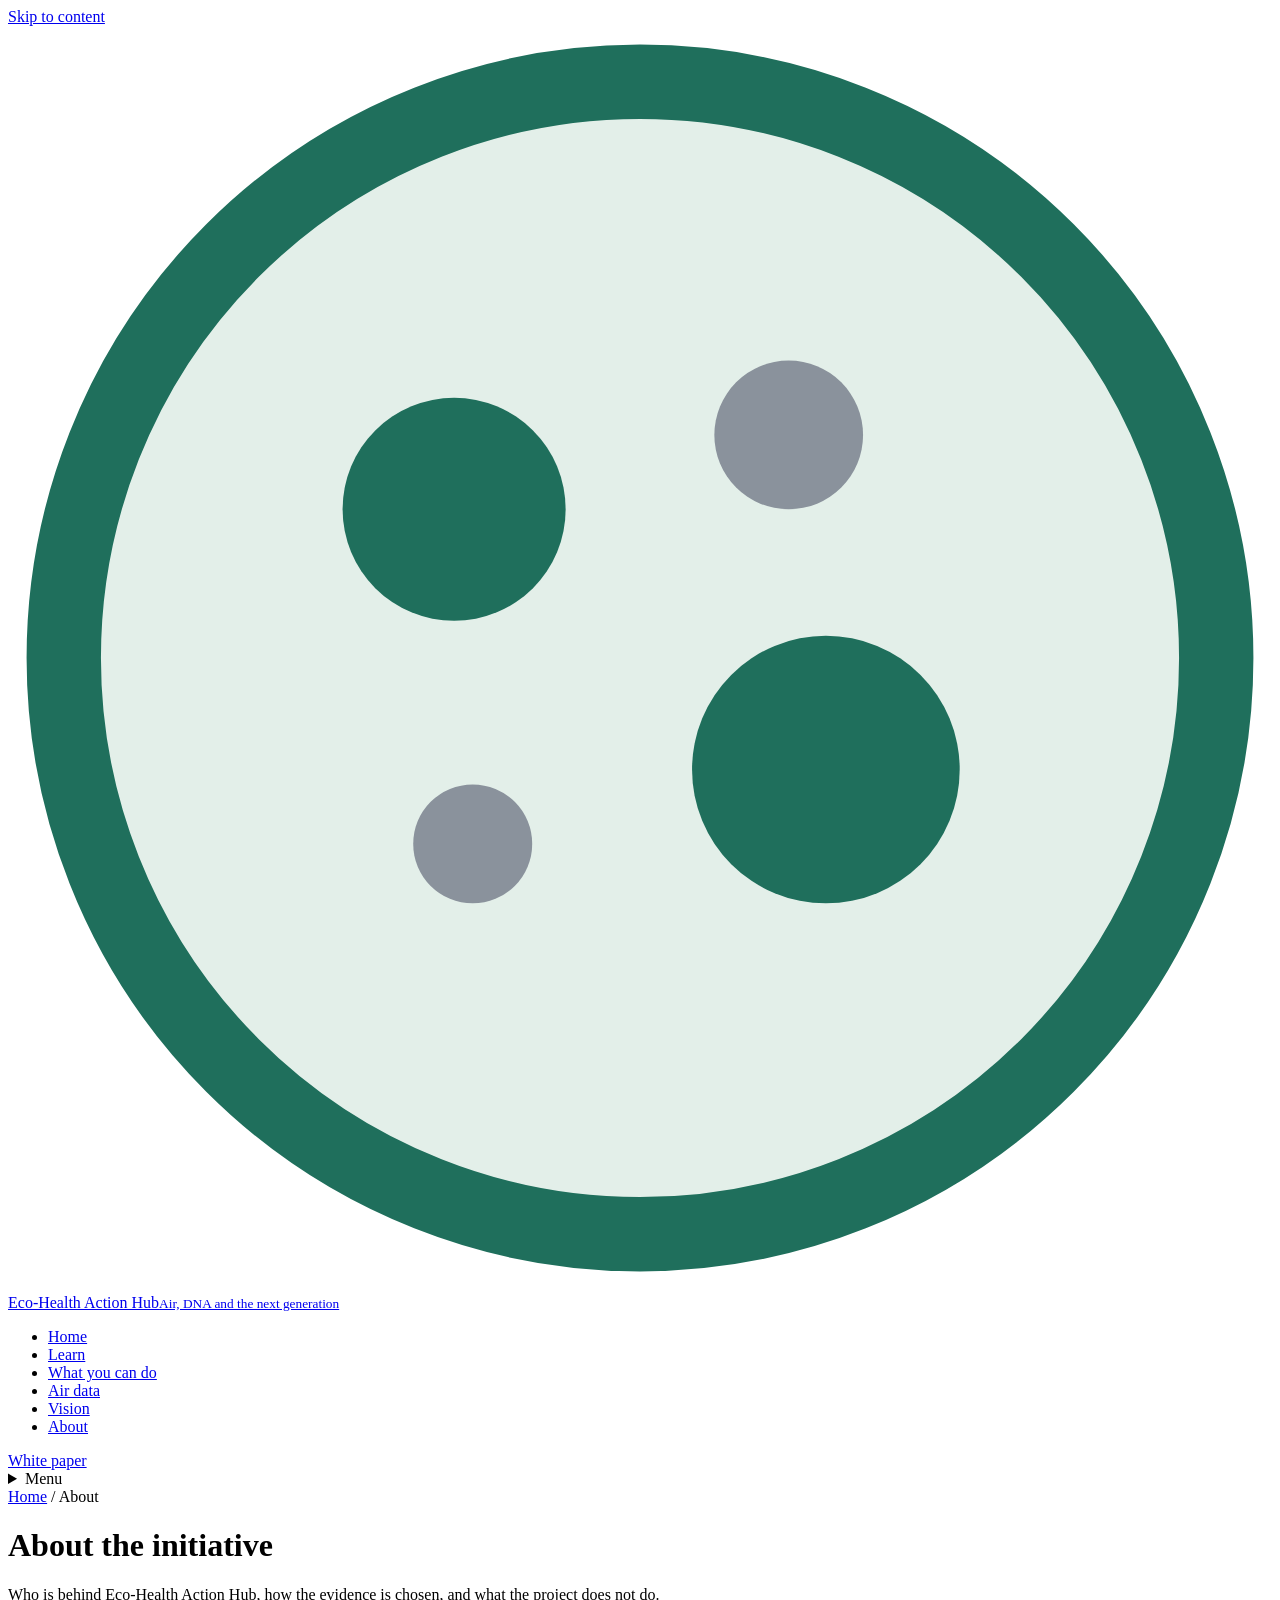
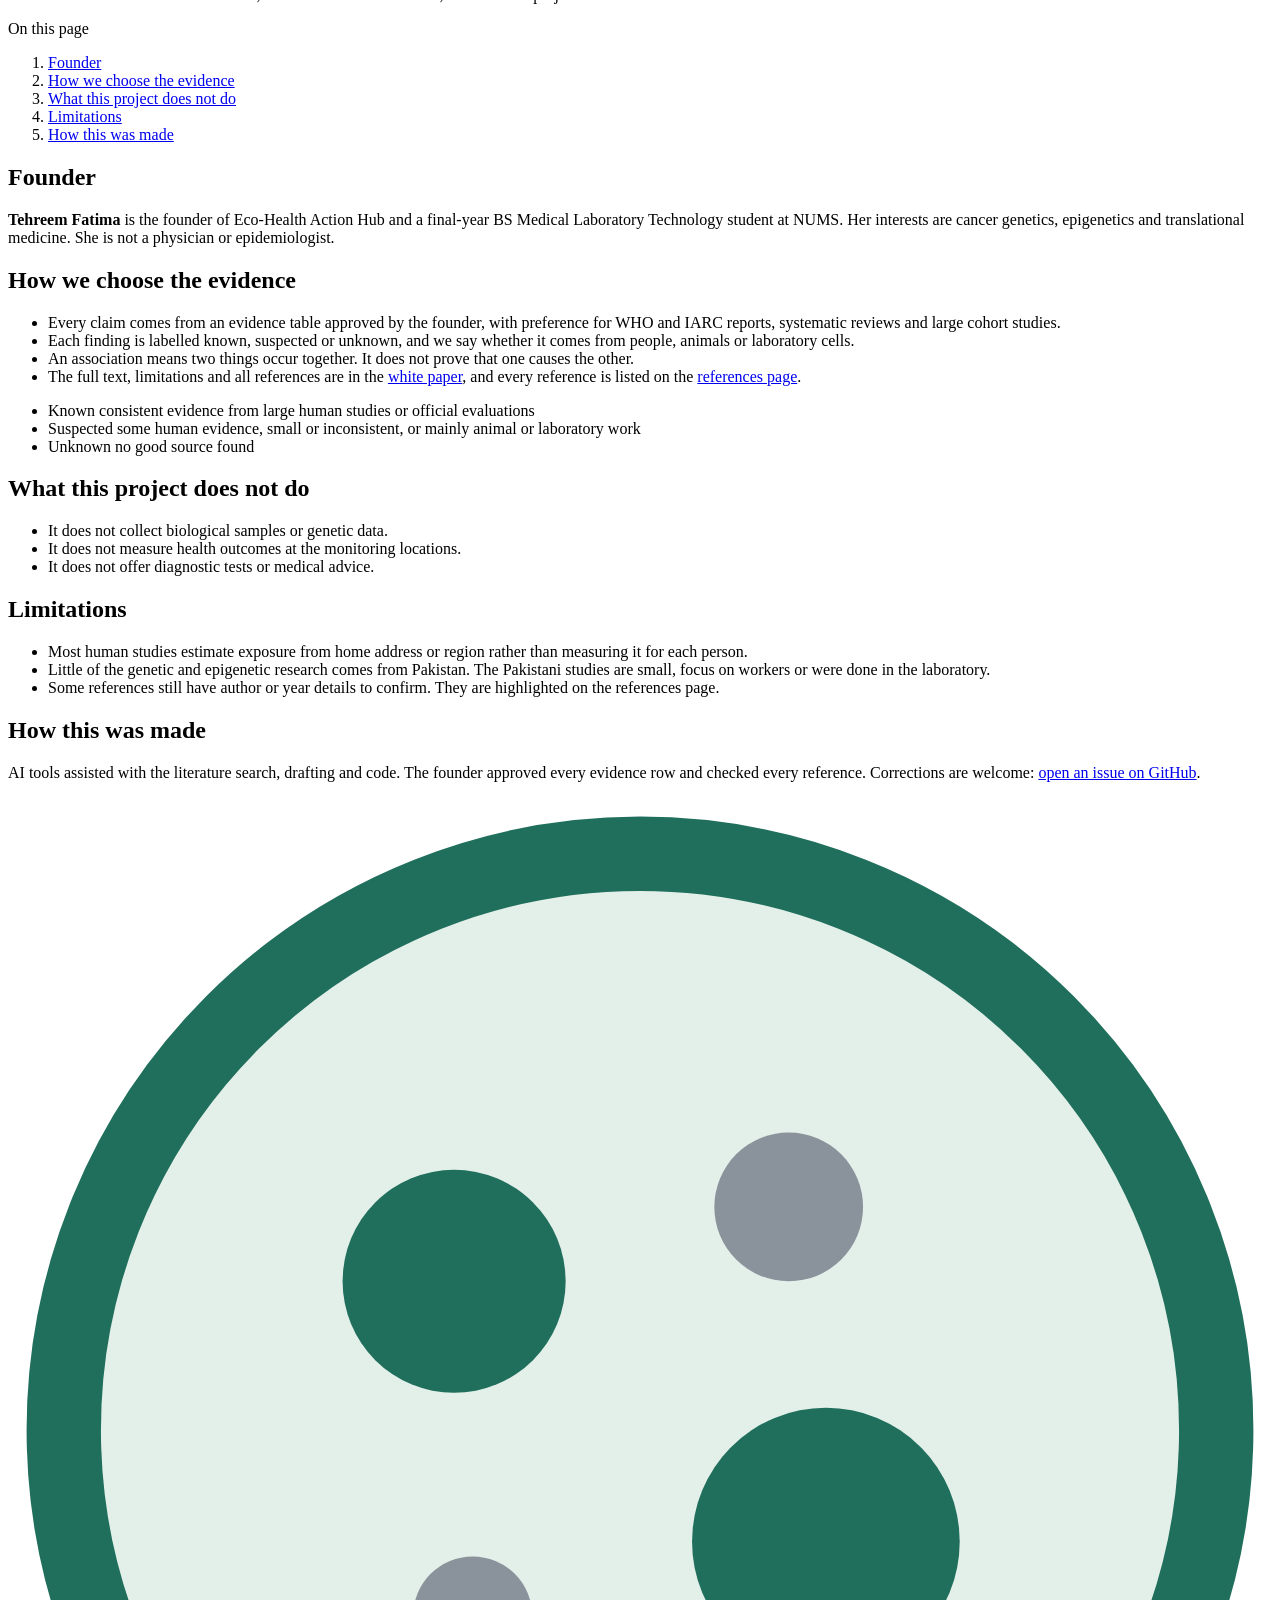
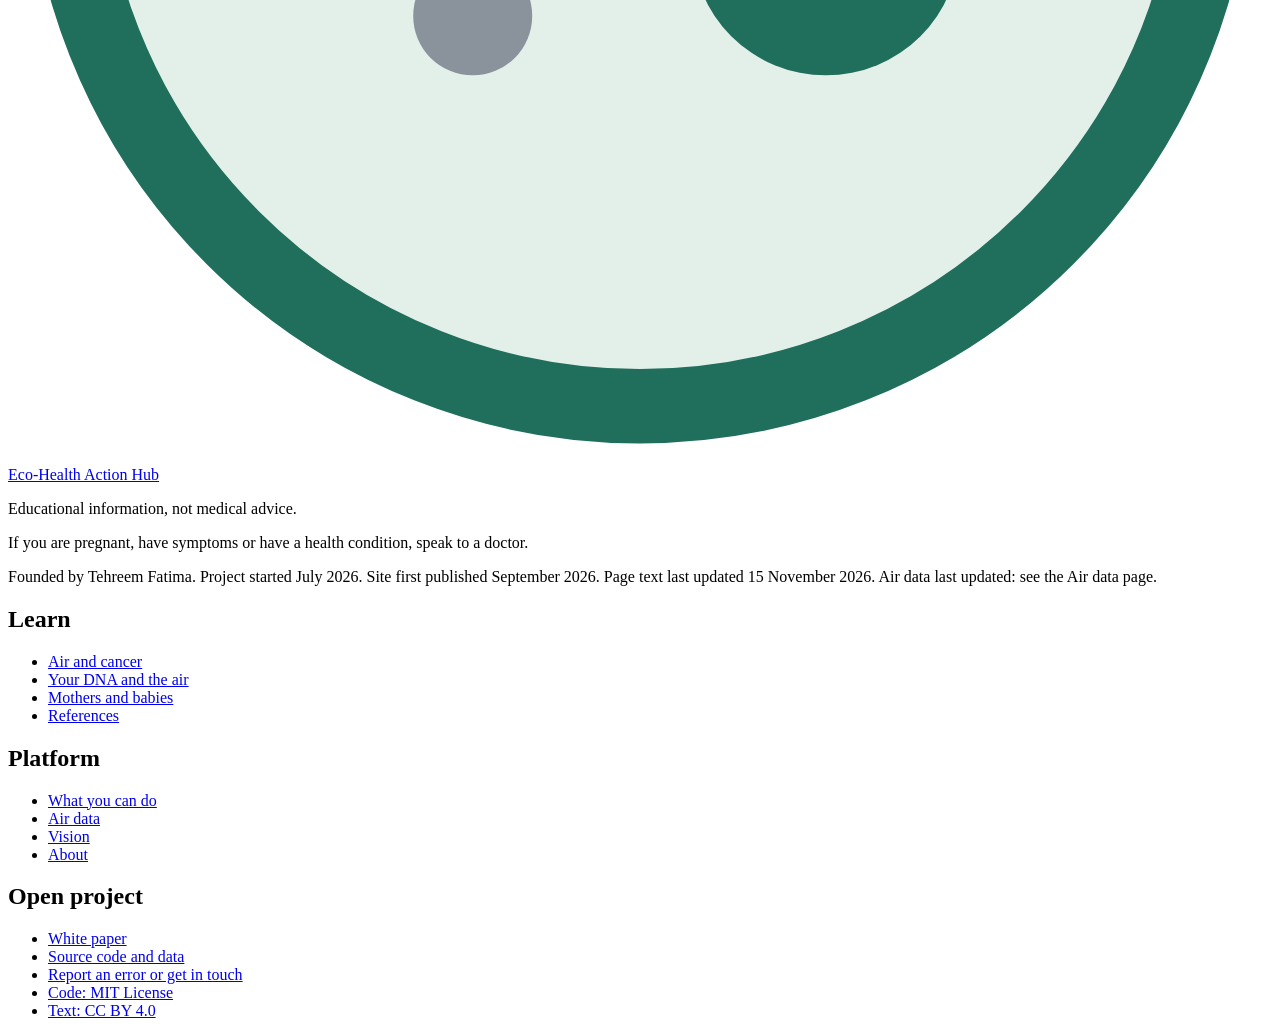
==== about.html @ 6504ede0 "Add files via upload" ====
<!DOCTYPE html>
<html lang="en">
<head>
<meta charset="utf-8">
<meta name="viewport" content="width=device-width, initial-scale=1">
<title>About | Eco-Health Action Hub</title>
<meta name="description" content="About Eco-Health Action Hub, its founder, its evidence standards and its limitations.">
<meta name="theme-color" content="#1f6f5c">
<link rel="stylesheet" href="assets/css/style.css">
</head>
<body>
<a class="skip" href="#main">Skip to content</a>
<header class="site-head"><div class="wrap bar">
  <a class="brand" href="index.html"><svg class="brand-mark" viewBox="0 0 34 34" aria-hidden="true"><circle cx="17" cy="17" r="15.5" fill="#e3efe9" stroke="#1f6f5c" stroke-width="2"/><circle cx="12" cy="13" r="3" fill="#1f6f5c"/><circle cx="21" cy="11" r="2" fill="#8a929c"/><circle cx="22" cy="20" r="3.6" fill="#1f6f5c"/><circle cx="12.5" cy="22" r="1.6" fill="#8a929c"/></svg><span class="brand-name">Eco-Health Action Hub<small>Air, DNA and the next generation</small></span></a>
  <nav class="nav" aria-label="Main"><ul><li><a href="index.html">Home</a></li><li><a href="cancer.html">Learn</a></li><li><a href="action.html">What you can do</a></li><li><a href="air.html">Air data</a></li><li><a href="vision.html">Vision</a></li><li><a href="about.html" aria-current="page">About</a></li></ul></nav>
  <a class="btn btn-solid btn-sm head-cta" href="https://github.com/ftehreem306-ctrl/eco-health-data/blob/main/whitepaper.md">White paper</a>
  <details class="nav-toggle"><summary aria-label="Open menu">Menu</summary><nav class="nav-panel" aria-label="Main"><ul><li><a href="index.html">Home</a></li><li><a href="cancer.html">Learn</a></li><li><a href="action.html">What you can do</a></li><li><a href="air.html">Air data</a></li><li><a href="vision.html">Vision</a></li><li><a href="about.html" aria-current="page">About</a></li><li><a href="https://github.com/ftehreem306-ctrl/eco-health-data/blob/main/whitepaper.md">White paper</a></li></ul></nav></details>
</div></header>
<main id="main">
<div class="page-head"><div class="wrap"><nav class="crumbs" aria-label="Breadcrumb"><a href="index.html">Home</a> <span aria-hidden="true">/</span> <span aria-current="page">About</span></nav><h1>About the initiative</h1><p class="lede">Who is behind Eco-Health Action Hub, how the evidence is chosen, and what the project does not do.</p></div></div><div class="wrap workspace">
<aside class="rail" aria-label="On this page"><div class="rail-inner"><p class="rail-title">On this page</p><ol class="toc"><li><a href="#founder">Founder</a></li><li><a href="#evidence">How we choose the evidence</a></li><li><a href="#not">What this project does not do</a></li><li><a href="#limits">Limitations</a></li><li><a href="#made">How this was made</a></li></ol></div></aside>
<div class="content"><section class="panel" id="founder" aria-labelledby="founder-h"><header class="panel-head"><h2 id="founder-h">Founder</h2></header><div class="panel-body"><p><strong>Tehreem Fatima</strong> is the founder of Eco-Health Action Hub and a final-year BS Medical Laboratory Technology student at NUMS. Her interests are cancer genetics, epigenetics and translational medicine. She is not a physician or epidemiologist.</p></div></section><section class="panel" id="evidence" aria-labelledby="evidence-h"><header class="panel-head"><h2 id="evidence-h">How we choose the evidence</h2></header><div class="panel-body"><ul class="steps">
  <li>Every claim comes from an evidence table approved by the founder, with preference for WHO and IARC reports, systematic reviews and large cohort studies.</li>
  <li>Each finding is labelled known, suspected or unknown, and we say whether it comes from people, animals or laboratory cells.</li>
  <li>An association means two things occur together. It does not prove that one causes the other.</li>
  <li>The full text, limitations and all references are in the <a href="https://github.com/ftehreem306-ctrl/eco-health-data/blob/main/whitepaper.md">white paper</a>, and every reference is listed on the <a href="references.html">references page</a>.</li>
</ul><ul class="ev-legend" aria-label="Evidence labels"><li><span class="ev ev-known">Known</span> consistent evidence from large human studies or official evaluations</li><li><span class="ev ev-suspected">Suspected</span> some human evidence, small or inconsistent, or mainly animal or laboratory work</li><li><span class="ev ev-unknown">Unknown</span> no good source found</li></ul></div></section><section class="panel" id="not" aria-labelledby="not-h"><header class="panel-head"><h2 id="not-h">What this project does not do</h2></header><div class="panel-body"><ul class="steps">
  <li>It does not collect biological samples or genetic data.</li>
  <li>It does not measure health outcomes at the monitoring locations.</li>
  <li>It does not offer diagnostic tests or medical advice.</li></ul></div></section><section class="panel" id="limits" aria-labelledby="limits-h"><header class="panel-head"><h2 id="limits-h">Limitations</h2></header><div class="panel-body"><ul class="steps">
  <li>Most human studies estimate exposure from home address or region rather than measuring it for each person.</li>
  <li>Little of the genetic and epigenetic research comes from Pakistan. The Pakistani studies are small, focus on workers or were done in the laboratory.</li>
  <li>Some references still have author or year details to confirm. They are highlighted on the references page.</li></ul></div></section><section class="panel" id="made" aria-labelledby="made-h"><header class="panel-head"><h2 id="made-h">How this was made</h2></header><div class="panel-body"><p>AI tools assisted with the literature search, drafting and code. The founder approved every evidence row and checked every reference. Corrections are welcome: <a href="https://github.com/ftehreem306-ctrl/eco-health-data/issues">open an issue on GitHub</a>.</p></div></section></div>
</div>
</main>
<footer class="site-foot"><div class="wrap cols">
  <div><a class="brand brand-foot" href="index.html"><svg class="brand-mark" viewBox="0 0 34 34" aria-hidden="true"><circle cx="17" cy="17" r="15.5" fill="#e3efe9" stroke="#1f6f5c" stroke-width="2"/><circle cx="12" cy="13" r="3" fill="#1f6f5c"/><circle cx="21" cy="11" r="2" fill="#8a929c"/><circle cx="22" cy="20" r="3.6" fill="#1f6f5c"/><circle cx="12.5" cy="22" r="1.6" fill="#8a929c"/></svg><span class="brand-name">Eco-Health Action Hub</span></a>
  <p class="disclaimer">Educational information, not medical advice.</p>
  <p>If you are pregnant, have symptoms or have a health condition, speak to a doctor.</p>
  <p class="small-foot">Founded by Tehreem Fatima. Project started July 2026. Site first published September 2026. Page text last updated 15 November 2026. Air data last updated: <span id="foot-updated">see the Air data page</span>.</p></div>
  <div><h2>Learn</h2><ul><li><a href="cancer.html">Air and cancer</a></li><li><a href="dna.html">Your DNA and the air</a></li><li><a href="mothers.html">Mothers and babies</a></li><li><a href="references.html">References</a></li></ul></div>
  <div><h2>Platform</h2><ul><li><a href="action.html">What you can do</a></li><li><a href="air.html">Air data</a></li><li><a href="vision.html">Vision</a></li><li><a href="about.html">About</a></li></ul></div>
  <div><h2>Open project</h2><ul><li><a href="https://github.com/ftehreem306-ctrl/eco-health-data/blob/main/whitepaper.md">White paper</a></li><li><a href="https://github.com/ftehreem306-ctrl/eco-health-data">Source code and data</a></li><li><a href="https://github.com/ftehreem306-ctrl/eco-health-data/issues">Report an error or get in touch</a></li><li><a href="https://github.com/ftehreem306-ctrl/eco-health-data/blob/main/LICENSE">Code: MIT License</a></li><li><a href="https://creativecommons.org/licenses/by/4.0/">Text: CC BY 4.0</a></li></ul></div>
</div></footer>
<script src="assets/js/air.js" defer></script>
<script src="assets/js/nav.js" defer></script>
</body>
</html>
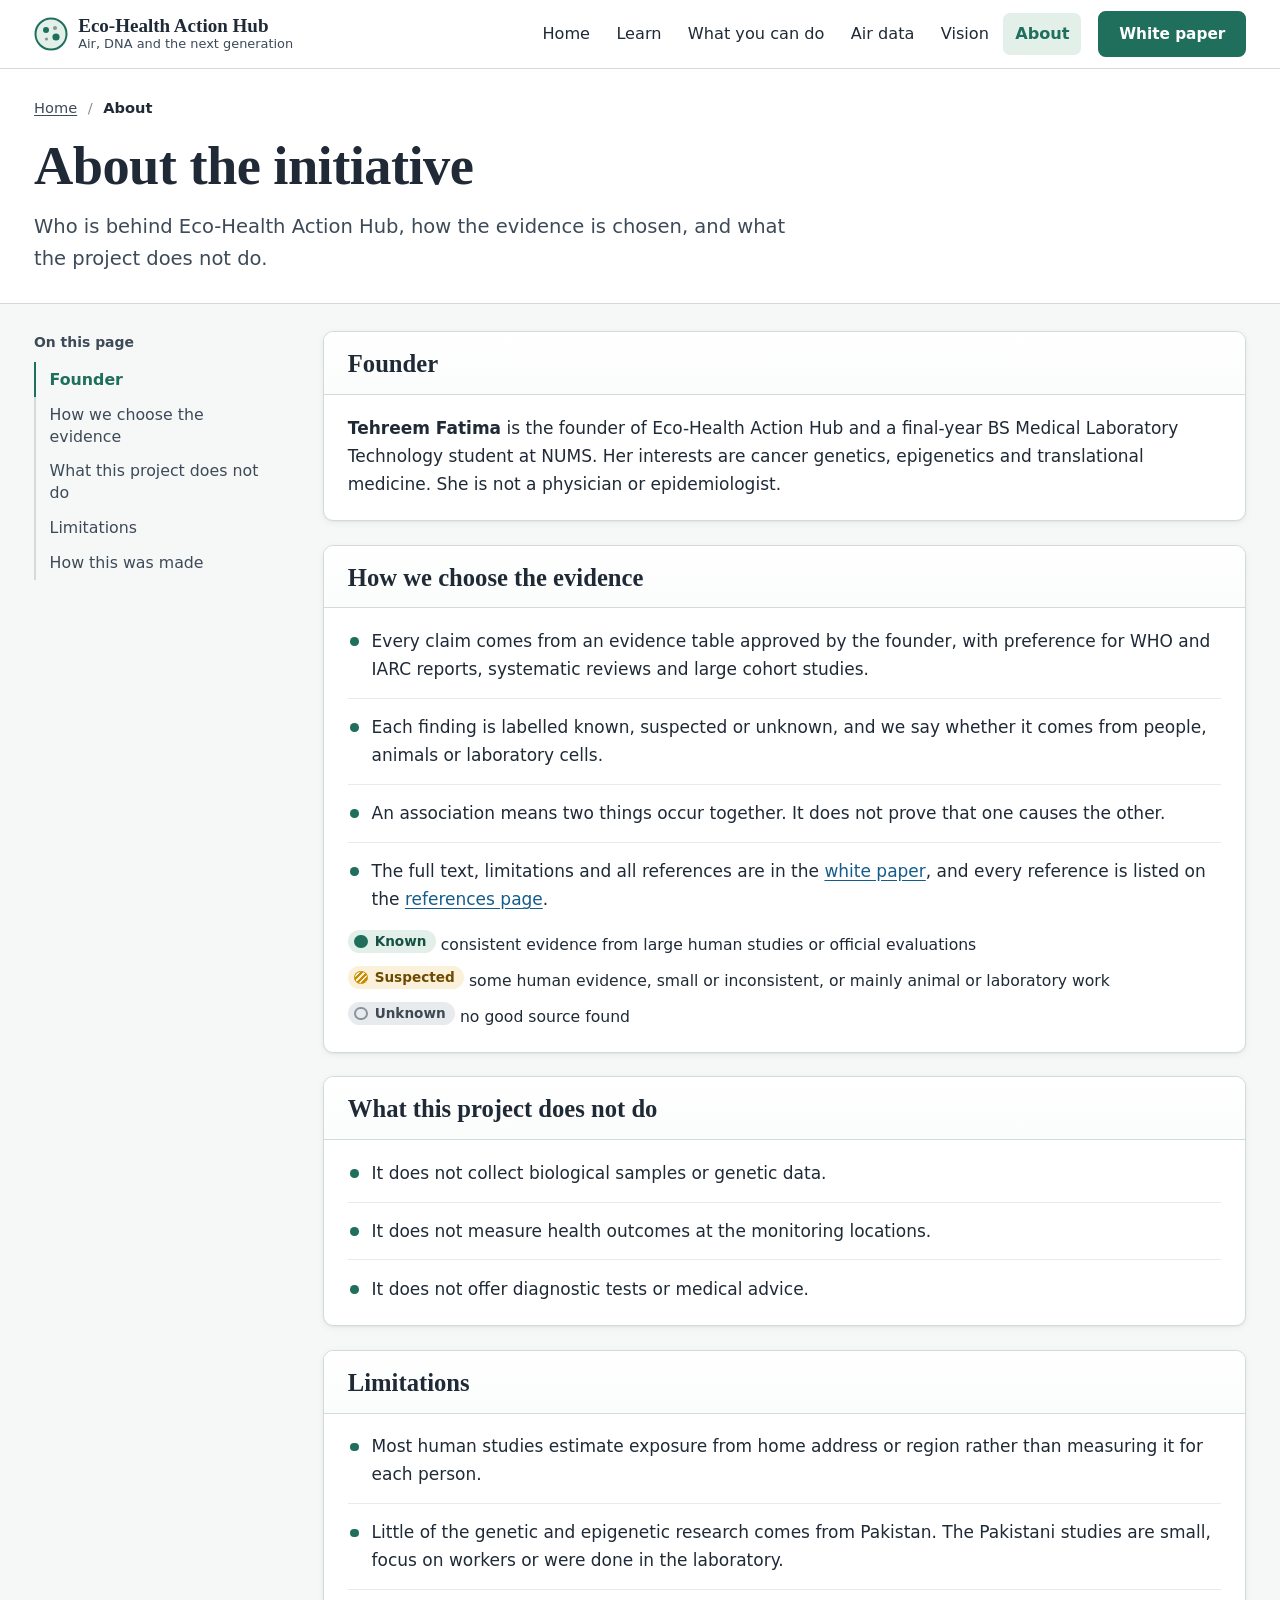
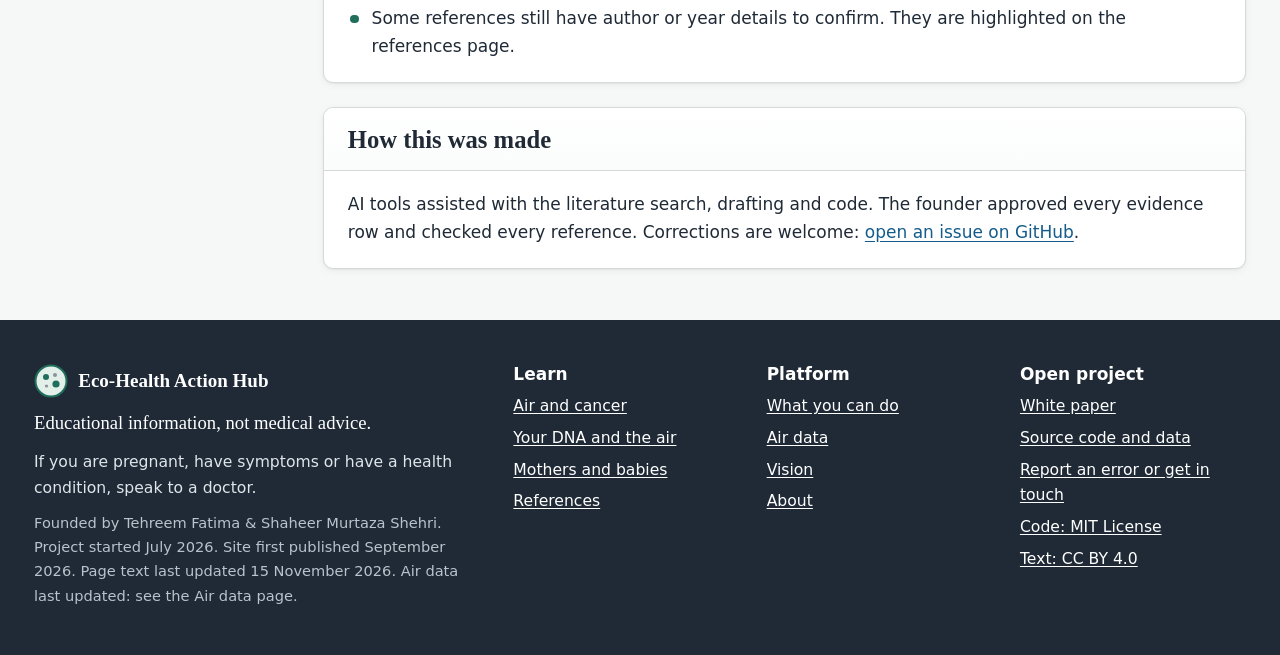
==== commit 8752a7c3: "Update footer to include additional founder information" ====
--- a/about.html
+++ b/about.html
@@ -37,7 +37,7 @@
   <div><a class="brand brand-foot" href="index.html"><svg class="brand-mark" viewBox="0 0 34 34" aria-hidden="true"><circle cx="17" cy="17" r="15.5" fill="#e3efe9" stroke="#1f6f5c" stroke-width="2"/><circle cx="12" cy="13" r="3" fill="#1f6f5c"/><circle cx="21" cy="11" r="2" fill="#8a929c"/><circle cx="22" cy="20" r="3.6" fill="#1f6f5c"/><circle cx="12.5" cy="22" r="1.6" fill="#8a929c"/></svg><span class="brand-name">Eco-Health Action Hub</span></a>
   <p class="disclaimer">Educational information, not medical advice.</p>
   <p>If you are pregnant, have symptoms or have a health condition, speak to a doctor.</p>
-  <p class="small-foot">Founded by Tehreem Fatima. Project started July 2026. Site first published September 2026. Page text last updated 15 November 2026. Air data last updated: <span id="foot-updated">see the Air data page</span>.</p></div>
+  <p class="small-foot">Founded by Tehreem Fatima & Shaheer Murtaza Shehri. Project started July 2026. Site first published September 2026. Page text last updated 15 November 2026. Air data last updated: <span id="foot-updated">see the Air data page</span>.</p></div>
   <div><h2>Learn</h2><ul><li><a href="cancer.html">Air and cancer</a></li><li><a href="dna.html">Your DNA and the air</a></li><li><a href="mothers.html">Mothers and babies</a></li><li><a href="references.html">References</a></li></ul></div>
   <div><h2>Platform</h2><ul><li><a href="action.html">What you can do</a></li><li><a href="air.html">Air data</a></li><li><a href="vision.html">Vision</a></li><li><a href="about.html">About</a></li></ul></div>
   <div><h2>Open project</h2><ul><li><a href="https://github.com/ftehreem306-ctrl/eco-health-data/blob/main/whitepaper.md">White paper</a></li><li><a href="https://github.com/ftehreem306-ctrl/eco-health-data">Source code and data</a></li><li><a href="https://github.com/ftehreem306-ctrl/eco-health-data/issues">Report an error or get in touch</a></li><li><a href="https://github.com/ftehreem306-ctrl/eco-health-data/blob/main/LICENSE">Code: MIT License</a></li><li><a href="https://creativecommons.org/licenses/by/4.0/">Text: CC BY 4.0</a></li></ul></div>
--- a/assets/css/style.css
+++ b/assets/css/style.css
@@ -0,0 +1,307 @@
+/* Eco-Health Action Hub, platform styles (v3)
+   Palette: slate ink, cool paper, clean-air green, haze grey, saffron marker */
+:root{
+  --ink:#1f2a36; --ink-2:#3d4a58; --paper:#f6f8f7; --white:#ffffff;
+  --green:#1f6f5c; --green-d:#185948; --green-2:#e3efe9; --haze:#8a929c; --haze-2:#e8ebee;
+  --saffron:#c98a00; --saffron-2:#fbf1da; --line:#d4dad8; --link:#145c8c;
+  --serif:Charter,"Bitstream Charter","Sitka Text",Cambria,Georgia,serif;
+  --sans:system-ui,-apple-system,"Segoe UI",Roboto,"Noto Sans",Arial,sans-serif;
+  --measure:68ch; --head-h:4rem; --r:.6rem;
+  --shadow:0 1px 2px rgba(31,42,54,.06),0 2px 8px rgba(31,42,54,.05);
+}
+*{box-sizing:border-box}
+html{font-size:106.25%;scroll-behavior:smooth;scroll-padding-top:calc(var(--head-h) + 1rem)}
+body{margin:0;background:var(--paper);color:var(--ink);font-family:var(--sans);line-height:1.65;-webkit-text-size-adjust:100%}
+img,svg{max-width:100%}
+a{color:var(--link);text-underline-offset:.15em}
+a:hover{text-decoration-thickness:2px}
+:focus-visible{outline:3px solid var(--saffron);outline-offset:2px}
+.skip{position:absolute;left:-999px}.skip:focus{left:8px;top:8px;background:#fff;padding:8px;z-index:30}
+.wrap{max-width:76rem;margin:0 auto;padding:0 clamp(1rem,3vw,2rem)}
+.prose{max-width:var(--measure)}
+
+/* ---------- Top bar ---------- */
+.site-head{background:rgba(255,255,255,.96);backdrop-filter:saturate(1.4) blur(6px);border-bottom:1px solid var(--line);position:sticky;top:0;z-index:20}
+.bar{display:flex;align-items:center;gap:1rem;min-height:var(--head-h)}
+.brand{display:flex;align-items:center;gap:.6rem;text-decoration:none;color:var(--ink);margin-right:auto}
+.brand-mark{width:34px;height:34px;flex:none}
+.brand-name{font-family:var(--serif);font-weight:700;font-size:1.12rem;line-height:1.1}
+.brand-name small{display:block;font-family:var(--sans);font-weight:400;font-size:.76rem;color:var(--ink-2)}
+.nav ul{list-style:none;margin:0;padding:0;display:flex;gap:.15rem}
+.nav a{display:block;padding:.45rem .7rem;border-radius:.4rem;text-decoration:none;color:var(--ink);font-size:.95rem;font-weight:500}
+.nav a:hover{background:var(--haze-2)}
+.nav a[aria-current="page"]{background:var(--green-2);color:var(--green);font-weight:700}
+.btn-sm{padding:.45rem .85rem;font-size:.9rem}
+.nav-toggle{display:none;position:static}
+@media (max-width:63.99rem){
+  .nav,.head-cta{display:none}
+  .nav-toggle{display:block}
+  .nav-toggle summary{list-style:none;cursor:pointer;padding:.45rem .85rem;border:1px solid var(--line);border-radius:.4rem;font-weight:600;background:var(--white)}
+  .nav-toggle summary::-webkit-details-marker{display:none}
+  .nav-toggle[open] summary{background:var(--green-2);border-color:var(--green);color:var(--green)}
+  .nav-toggle[open] .nav-panel{position:absolute;left:0;right:0;top:100%;background:var(--white);border-bottom:1px solid var(--line);box-shadow:0 12px 24px rgba(31,42,54,.12);padding:.4rem clamp(1rem,3vw,2rem) 1rem;max-height:calc(100vh - var(--head-h));overflow:auto}
+  .nav-panel ul{list-style:none;margin:0;padding:0}
+  .nav-panel a{display:block;padding:.75rem .2rem;border-bottom:1px solid var(--haze-2);text-decoration:none;color:var(--ink);font-size:1.05rem}
+  .nav-panel a[aria-current="page"]{color:var(--green);font-weight:700}
+}
+@media (min-width:64rem){.nav-panel{display:none}}
+@media (max-width:30rem){.brand-name small{display:none}.brand-name{font-size:1.02rem}}
+
+/* ---------- Type ---------- */
+h1,h2,h3{font-family:var(--serif);line-height:1.2;color:var(--ink)}
+h1{font-size:clamp(2rem,5vw,3.2rem);margin:0 0 .7rem;letter-spacing:-.01em}
+h2{font-size:clamp(1.35rem,2.6vw,1.75rem);margin:0 0 .6rem}
+h3{font-size:1.15rem;margin:0 0 .4rem}
+p{margin:.6rem 0}
+.lede{font-size:clamp(1.02rem,1.6vw,1.15rem);color:var(--ink-2);max-width:62ch}
+.small{font-size:.88rem;color:var(--ink-2)}
+.cite{font-size:.8em;white-space:nowrap}
+.cite a{text-decoration:none}
+
+/* ---------- Buttons ---------- */
+.btn{display:inline-block;padding:.7rem 1.1rem;border-radius:.45rem;font-weight:600;text-decoration:none;border:2px solid var(--green);line-height:1.2;text-align:center}
+.btn-solid{background:var(--green);color:#fff}
+.btn-solid:hover{background:var(--green-d);border-color:var(--green-d)}
+.btn-line{color:var(--green);background:var(--white)}
+.btn-line:hover{background:var(--green-2)}
+.btn-light{background:#fff;color:var(--green);border-color:#fff}
+.btn-light:hover{background:var(--green-2)}
+
+/* ---------- Page header ---------- */
+main{padding-bottom:3rem}
+.page-head{background:var(--white);border-bottom:1px solid var(--line);padding:1.6rem 0 0}
+.page-head .lede{margin-bottom:1.2rem}
+.page-head .note{margin:0 0 1.4rem}
+.crumbs{font-size:.86rem;color:var(--ink-2);margin-bottom:.8rem}
+.crumbs a{color:var(--ink-2)}
+.crumbs [aria-current]{color:var(--ink);font-weight:600}
+.crumbs span[aria-hidden]{margin:0 .35rem;color:var(--haze)}
+.page-head > .wrap > :last-child:not(.module-tabs){margin-bottom:1.6rem}
+
+/* Learning-module tabs */
+.module-tabs ol{list-style:none;margin:0;padding:0;display:flex;gap:.25rem;overflow-x:auto;scrollbar-width:none}
+.module-tabs ol::-webkit-scrollbar{display:none}
+.module-tabs a{display:flex;align-items:center;gap:.5rem;white-space:nowrap;padding:.7rem 1rem .8rem;text-decoration:none;color:var(--ink-2);border-bottom:3px solid transparent;font-weight:600;font-size:.95rem}
+.module-tabs a:hover{color:var(--ink);border-bottom-color:var(--line)}
+.module-tabs a[aria-current="page"]{color:var(--green);border-bottom-color:var(--green)}
+.step{display:inline-grid;place-items:center;width:1.55rem;height:1.55rem;border-radius:50%;background:var(--haze-2);color:var(--ink-2);font-size:.82rem;font-weight:700;font-family:var(--sans);flex:none}
+.module-tabs a[aria-current="page"] .step{background:var(--green);color:#fff}
+
+/* ---------- Workspace: rail + panels ---------- */
+.workspace{display:grid;grid-template-columns:minmax(0,1fr);gap:1.5rem;padding-top:1.6rem}
+.rail{min-width:0}
+@media (min-width:64rem){.workspace{grid-template-columns:15rem minmax(0,1fr);gap:2rem;align-items:start}}
+.rail-inner{position:sticky;top:calc(var(--head-h) + 1.2rem)}
+.rail-title{font-size:.82rem;font-weight:700;color:var(--ink-2);margin:0 0 .5rem}
+.toc{list-style:none;margin:0;padding:0;border-left:2px solid var(--line)}
+.toc a{display:block;padding:.4rem .8rem;margin-left:-2px;border-left:2px solid transparent;text-decoration:none;color:var(--ink-2);font-size:.93rem;line-height:1.35}
+.toc a:hover{color:var(--ink)}
+.toc a.active{color:var(--green);border-left-color:var(--green);font-weight:700}
+.rail-legend{margin-top:1.6rem;padding-top:1.2rem;border-top:1px solid var(--line)}
+.rail-legend ul{list-style:none;margin:0 0 .6rem;padding:0;display:grid;gap:.4rem}
+.rail-legend a{font-size:.88rem}
+@media (max-width:63.99rem){
+  .rail{position:sticky;top:var(--head-h);z-index:10;margin:-1.6rem calc(-1 * clamp(1rem,3vw,2rem)) 0;background:rgba(246,248,247,.97);border-bottom:1px solid var(--line)}
+  .rail-inner{position:static;padding:.5rem clamp(1rem,3vw,2rem)}
+  .rail-title,.rail-legend{display:none}
+  .toc{display:flex;gap:.4rem;border:0;overflow-x:auto;scrollbar-width:none;padding:.1rem 0}
+  .toc::-webkit-scrollbar{display:none}
+  .toc a{white-space:nowrap;border:1px solid var(--line);border-radius:2rem;padding:.35rem .85rem;margin:0;background:var(--white);font-size:.88rem}
+  .toc a.active{background:var(--green);border-color:var(--green);color:#fff}
+}
+.content{display:grid;gap:1.4rem;min-width:0}
+
+.panel{background:var(--white);border:1px solid var(--line);border-radius:var(--r);box-shadow:var(--shadow);overflow:hidden}
+.panel-head{display:flex;align-items:baseline;justify-content:space-between;gap:1rem;flex-wrap:wrap;padding:1rem 1.4rem .9rem;border-bottom:1px solid var(--line);background:linear-gradient(var(--white),#fbfcfc)}
+.panel-head h2{margin:0;font-size:clamp(1.2rem,2.2vw,1.45rem)}
+.panel-meta{font-size:.82rem;font-weight:600;color:var(--ink-2);background:var(--haze-2);border-radius:2rem;padding:.15rem .65rem;white-space:nowrap}
+.panel-body{padding:1.1rem 1.4rem 1.3rem}
+.panel-body > :first-child{margin-top:0}
+.panel-body > :last-child{margin-bottom:0}
+@media (max-width:40rem){.panel-head,.panel-body{padding-left:1rem;padding-right:1rem}}
+
+/* Findings inside panels */
+.finding{padding:1.1rem 0;border-top:1px solid var(--haze-2);max-width:var(--measure)}
+.finding:first-child{border-top:0;padding-top:0}
+.finding:last-child{padding-bottom:0}
+.finding h3{display:flex;flex-wrap:wrap;align-items:center;gap:.5rem}
+.finding p:last-child{margin-bottom:0}
+.minute ul{margin:0;padding:0;list-style:none;display:grid;gap:.75rem}
+.minute li{display:grid;grid-template-columns:7.2rem 1fr;gap:.6rem;align-items:baseline}
+.minute li .ev{justify-self:start}
+@media (max-width:30rem){.minute li{grid-template-columns:1fr;gap:.25rem}}
+
+.steps{list-style:none;margin:0;padding:0}
+.steps li{position:relative;padding:.85rem 0 .85rem 1.4rem;border-top:1px solid var(--haze-2)}
+.steps li:first-child{border-top:0;padding-top:0}
+.steps li:last-child{padding-bottom:0}
+.steps li::before{content:"";position:absolute;left:.15rem;top:1.45rem;width:.5rem;height:.5rem;border-radius:50%;background:var(--green)}
+.steps li:first-child::before{top:.6rem}
+
+/* Pager */
+.pager{display:grid;grid-template-columns:1fr 1fr;gap:1rem}
+.pager a{display:block;padding:1rem 1.2rem;border:1px solid var(--line);border-radius:var(--r);background:var(--white);text-decoration:none;color:var(--green);font-family:var(--serif);font-weight:700;font-size:1.08rem;box-shadow:var(--shadow)}
+.pager a:hover{border-color:var(--green)}
+.pager small{display:block;font-family:var(--sans);font-weight:500;color:var(--ink-2);font-size:.82rem}
+.pager-next{text-align:right;grid-column:2}
+@media (max-width:30rem){.pager{grid-template-columns:1fr}.pager-next{grid-column:1}}
+
+/* ---------- Evidence markers (signature element) ---------- */
+.ev{display:inline-flex;align-items:center;gap:.4rem;font-family:var(--sans);font-size:.8rem;font-weight:700;padding:.12rem .55rem .12rem .38rem;border-radius:1rem;vertical-align:.1em;white-space:nowrap;line-height:1.4}
+.ev::before{content:"";width:.8rem;height:.8rem;border-radius:50%;flex:none;box-sizing:border-box}
+.ev-known{background:var(--green-2);color:#155244}
+.ev-known::before{background:var(--green)}
+.ev-suspected{background:var(--saffron-2);color:#6e4a00}
+.ev-suspected::before{background:repeating-linear-gradient(135deg,var(--saffron) 0 2px,transparent 2px 4px);border:1.5px solid var(--saffron)}
+.ev-unknown{background:var(--haze-2);color:#3f4853}
+.ev-unknown::before{border:2px solid var(--haze)}
+.ev-legend{display:grid;gap:.5rem;margin:1rem 0 0;padding:0;list-style:none;font-size:.92rem}
+
+/* ---------- Home ---------- */
+.hero{position:relative;overflow:hidden;background:var(--white);border-bottom:1px solid var(--line)}
+.hero-field{position:absolute;inset:0;width:100%;height:100%;z-index:0}
+.hero-grid{position:relative;z-index:1;display:grid;gap:2rem;padding-top:clamp(2rem,5vw,3.5rem);padding-bottom:clamp(2rem,5vw,3.5rem);align-items:center}
+@media (min-width:64rem){.hero-grid{grid-template-columns:minmax(0,1.15fr) minmax(0,.85fr);gap:3rem}}
+.hero h1{font-size:clamp(2.1rem,5.4vw,3.9rem);max-width:15ch}
+.hero-actions{display:flex;flex-wrap:wrap;gap:.7rem;margin-top:1.4rem}
+@media (max-width:30rem){.hero-actions .btn{flex:1 1 100%}}
+.live-card{background:rgba(255,255,255,.97);border:1px solid var(--line);border-radius:.8rem;box-shadow:0 8px 30px rgba(31,42,54,.10);padding:1.2rem 1.3rem}
+.live-card header{display:flex;justify-content:space-between;align-items:baseline;gap:.6rem;flex-wrap:wrap;border-bottom:1px solid var(--line);padding-bottom:.6rem;margin-bottom:.4rem}
+.live-card h2{margin:0;font-size:1.25rem}
+.live-card header a{font-size:.9rem;font-weight:600}
+@media (max-width:48rem){.hero-field{display:none}}
+
+/* KPI tiles and distribution bar (shared by home card and Air data) */
+.kpis{display:grid;gap:.7rem;grid-template-columns:repeat(auto-fit,minmax(11rem,1fr));margin:.8rem 0}
+.kpi{background:var(--paper);border:1px solid var(--line);border-radius:.5rem;padding:.75rem .9rem;display:flex;flex-direction:column;gap:.1rem;min-width:0}
+.kpi strong{font-family:var(--serif);font-size:1.6rem;line-height:1.15;font-variant-numeric:tabular-nums}
+.kpi-label{font-size:.82rem;color:var(--ink-2);font-weight:600;margin:0}
+.kpi-sub{font-size:.85rem;color:var(--ink-2)}
+.dist-wrap{margin-top:.6rem}
+.dist{display:flex;height:1.1rem;border-radius:.4rem;overflow:hidden;border:1px solid var(--line);background:var(--haze-2);margin:.35rem 0 .5rem}
+.dist span{display:block;height:100%;border-right:1px solid #fff}
+.dist span:last-child{border-right:0}
+.dist-legend{list-style:none;margin:0;padding:0;display:flex;flex-wrap:wrap;gap:.3rem .9rem;font-size:.84rem;color:var(--ink-2)}
+.dist-legend li{display:flex;align-items:center;gap:.35rem}
+.dist-legend i{width:.75rem;height:.75rem;border-radius:2px;border:1px solid #0003;display:inline-block}
+
+/* Bands */
+.band{padding:clamp(2.2rem,5vw,3.6rem) 0}
+.band-white{background:var(--white);border-top:1px solid var(--line);border-bottom:1px solid var(--line)}
+.band-head{max-width:var(--measure);margin-bottom:1.3rem}
+.band-head p{color:var(--ink-2);margin:.2rem 0 0}
+.band-green{background:var(--green);color:#e9f3ef}
+.band-green h2{color:#fff}
+.split{display:grid;gap:1.6rem;align-items:center}
+@media (min-width:56rem){.split{grid-template-columns:1.2fr 1fr;gap:3rem}}
+.founder-card{background:rgba(255,255,255,.08);border:1px solid rgba(255,255,255,.25);border-radius:var(--r);padding:1.2rem 1.3rem}
+.founder-card a{color:#fff;font-weight:600}
+.founder-name{font-family:var(--serif);font-size:1.3rem;font-weight:700;color:#fff;margin:0}
+
+.facts{display:grid;gap:1.2rem}
+@media (min-width:48rem){.facts{grid-template-columns:repeat(3,1fr);gap:1.6rem}}
+.fact{border-top:3px solid var(--ink);padding-top:.7rem}
+.fact b{display:block;font-family:var(--serif);font-size:clamp(1.6rem,3vw,2rem);line-height:1.15;margin-bottom:.2rem}
+
+.board{display:grid;gap:1px;background:var(--line);border:1px solid var(--line);border-radius:var(--r);overflow:hidden;box-shadow:var(--shadow)}
+.board section{background:var(--white);padding:1.2rem 1.3rem}
+.board h3{margin:0 0 .3rem}
+.board ul{margin:.3rem 0 0;padding-left:1.1rem}
+.board li{margin:.5rem 0}
+@media (min-width:56rem){.board{grid-template-columns:repeat(3,1fr)}}
+
+.modules{list-style:none;margin:0;padding:0;display:grid;gap:1rem}
+@media (min-width:52rem){.modules{grid-template-columns:repeat(3,1fr)}}
+.modules a{height:100%;display:flex;flex-direction:column;gap:.45rem;padding:1.2rem 1.3rem;border:1px solid var(--line);border-radius:var(--r);background:var(--paper);text-decoration:none;color:var(--ink-2);transition:border-color .15s,background-color .15s}
+.modules a:hover{border-color:var(--green);background:var(--white)}
+.modules .step{background:var(--green);color:#fff}
+.modules strong{font-family:var(--serif);font-size:1.25rem;color:var(--ink);line-height:1.25}
+.modules em{margin-top:auto;padding-top:.4rem;font-style:normal;font-size:.85rem;font-weight:700;color:var(--green)}
+
+.tools{display:grid;gap:1rem}
+@media (min-width:48rem){.tools{grid-template-columns:repeat(3,1fr)}}
+.tool{display:flex;flex-direction:column;gap:.3rem;padding:1.2rem 1.3rem;background:var(--white);border:1px solid var(--line);border-left:4px solid var(--green);border-radius:var(--r);text-decoration:none;color:var(--ink-2);box-shadow:var(--shadow)}
+.tool strong{font-family:var(--serif);font-size:1.2rem;color:var(--ink)}
+.tool:hover{border-color:var(--green)}
+
+/* Vision */
+.pillars{display:grid;gap:1rem}
+@media (min-width:48rem){.pillars{grid-template-columns:1fr 1fr}}
+.pillars > div{background:var(--paper);border:1px solid var(--line);border-radius:.5rem;padding:1rem 1.1rem}
+.roadmap{list-style:none;padding:0;margin:0;counter-reset:step;max-width:var(--measure)}
+.roadmap li{position:relative;padding:0 0 1.3rem 2.4rem;border-left:2px solid var(--line);margin-left:1rem}
+.roadmap li:last-child{border-left-color:transparent;padding-bottom:0}
+.roadmap li::before{counter-increment:step;content:counter(step);position:absolute;left:-1.05rem;top:-.1rem;width:2rem;height:2rem;border-radius:50%;background:var(--green);color:#fff;font-weight:700;display:grid;place-items:center}
+.roadmap h3{margin:0 0 .2rem}
+
+/* Notes and alerts */
+.note{background:var(--saffron-2);border-left:4px solid var(--saffron);padding:.7rem 1rem;border-radius:.3rem;max-width:var(--measure)}
+.alert{background:#fde8e4;border-left:4px solid #a33a26;padding:.7rem 1rem;border-radius:.3rem;color:#4a1a10}
+
+/* ---------- Tables ---------- */
+.table-scroll{overflow-x:auto;-webkit-overflow-scrolling:touch;margin:.8rem 0;border:1px solid var(--line);border-radius:.5rem}
+table{border-collapse:collapse;width:100%;font-size:.94rem;background:var(--white)}
+.table-scroll table{margin:0}
+caption{text-align:left;padding:.5rem .7rem;caption-side:top}
+th,td{border-bottom:1px solid var(--line);padding:.6rem .7rem;text-align:left;vertical-align:top}
+th{background:var(--haze-2);font-size:.88rem;white-space:nowrap}
+tbody tr:last-child td{border-bottom:0}
+tbody tr:hover td{background:#fafbfb}
+.num{font-variant-numeric:tabular-nums;white-space:nowrap;font-weight:600}
+.cat{display:inline-block;padding:.1rem .5rem;border-radius:.3rem;font-weight:600;border:1px solid #0003;white-space:nowrap;font-size:.88rem}
+.c-good{background:#c8e6c9}.c-moderate{background:#fff59d}.c-usg{background:#ffcc80}
+.c-unhealthy{background:#ef9a9a}.c-very_unhealthy{background:#ce93d8}.c-hazardous{background:#6d1b2b;color:#fff}.c-none{background:#eceff1}
+@media (max-width:47.99rem){
+  .table-scroll:has(#readings){border:0;overflow:visible}
+  #readings thead{display:none}
+  #readings caption{padding-left:0}
+  #readings tr{display:block;border:1px solid var(--line);border-radius:.5rem;margin:.7rem 0;padding:.5rem .8rem;background:var(--white)}
+  #readings td{display:grid;grid-template-columns:8.5rem 1fr;gap:.6rem;border:0;padding:.3rem 0}
+  #readings td::before{content:attr(data-label);font-weight:600;font-size:.84rem;color:var(--ink-2)}
+  #readings td[colspan]{display:block}
+  #readings td[colspan]::before{content:none}
+  #readings tbody tr:hover td{background:none}
+}
+@media (max-width:24rem){#readings td{grid-template-columns:1fr;gap:0}}
+
+/* ---------- FAQ ---------- */
+details.faq{border:1px solid var(--line);border-radius:.5rem;margin:.6rem 0;background:var(--white)}
+details.faq:first-child{margin-top:0}
+details.faq summary{cursor:pointer;padding:.85rem 1rem;font-weight:600;list-style:none;display:flex;justify-content:space-between;gap:1rem}
+details.faq summary::-webkit-details-marker{display:none}
+details.faq summary::after{content:"+";font-size:1.3rem;line-height:1;color:var(--green);flex:none}
+details.faq[open] summary::after{content:"−"}
+details.faq[open] summary{border-bottom:1px solid var(--line)}
+details.faq div{padding:.4rem 1rem .8rem}
+
+/* ---------- References ---------- */
+.page-head + .wrap{padding-top:1.6rem}
+ol.refs{margin:0;padding-left:1.6rem}
+ol.refs li{margin:.55rem 0;font-size:.92rem;overflow-wrap:anywhere;max-width:84ch;padding:.15rem .3rem;border-radius:.25rem}
+ol.refs li:target{background:var(--saffron-2);outline:2px solid var(--saffron)}
+.tbc{background:var(--saffron-2);font-size:.82rem}
+
+/* ---------- Footer ---------- */
+.site-foot{background:var(--ink);color:#dfe5ea;padding:2.6rem 0 2.2rem;font-size:.92rem}
+.site-foot a{color:#fff}
+.site-foot .cols{display:grid;gap:1.6rem}
+@media (min-width:40rem){.site-foot .cols{grid-template-columns:1fr 1fr}}
+@media (min-width:64rem){.site-foot .cols{grid-template-columns:2fr 1fr 1fr 1fr}}
+.site-foot h2{color:#fff;font-size:1rem;margin:0 0 .5rem;font-family:var(--sans)}
+.site-foot ul{list-style:none;padding:0;margin:0}
+.site-foot li{margin:.35rem 0}
+.brand-foot{color:#fff;margin-bottom:.6rem}
+.brand-foot .brand-name{color:#fff}
+.disclaimer{font-family:var(--serif);font-size:1.1rem;color:#fff}
+.small-foot{color:#b9c3cc;font-size:.86rem}
+
+@media (prefers-reduced-motion:reduce){html{scroll-behavior:auto}*{transition:none!important}}
+@media print{.site-head,.rail,.pager,.site-foot,.hero-field{display:none}.panel{box-shadow:none}}
+@media (max-width:63.99rem){.site-head .head-cta{display:none}}
+.live-card .kpis{grid-template-columns:1fr 1fr}
+.live-card .kpi:first-child{grid-column:1/-1;flex-direction:row;align-items:baseline;justify-content:space-between;gap:1rem}
+@media (max-width:24rem){.live-card .kpis{grid-template-columns:1fr}}
+@media (min-width:48rem){#readings td:nth-child(5){min-width:17rem}#readings td:nth-child(6){min-width:12rem}#readings td:nth-child(2){min-width:9rem}}
+@media (min-width:64rem){.workspace-wide{grid-template-columns:minmax(0,1fr)}.workspace-wide .rail{display:none}}
+#readings .cat{white-space:normal}
+#readings th{white-space:normal}
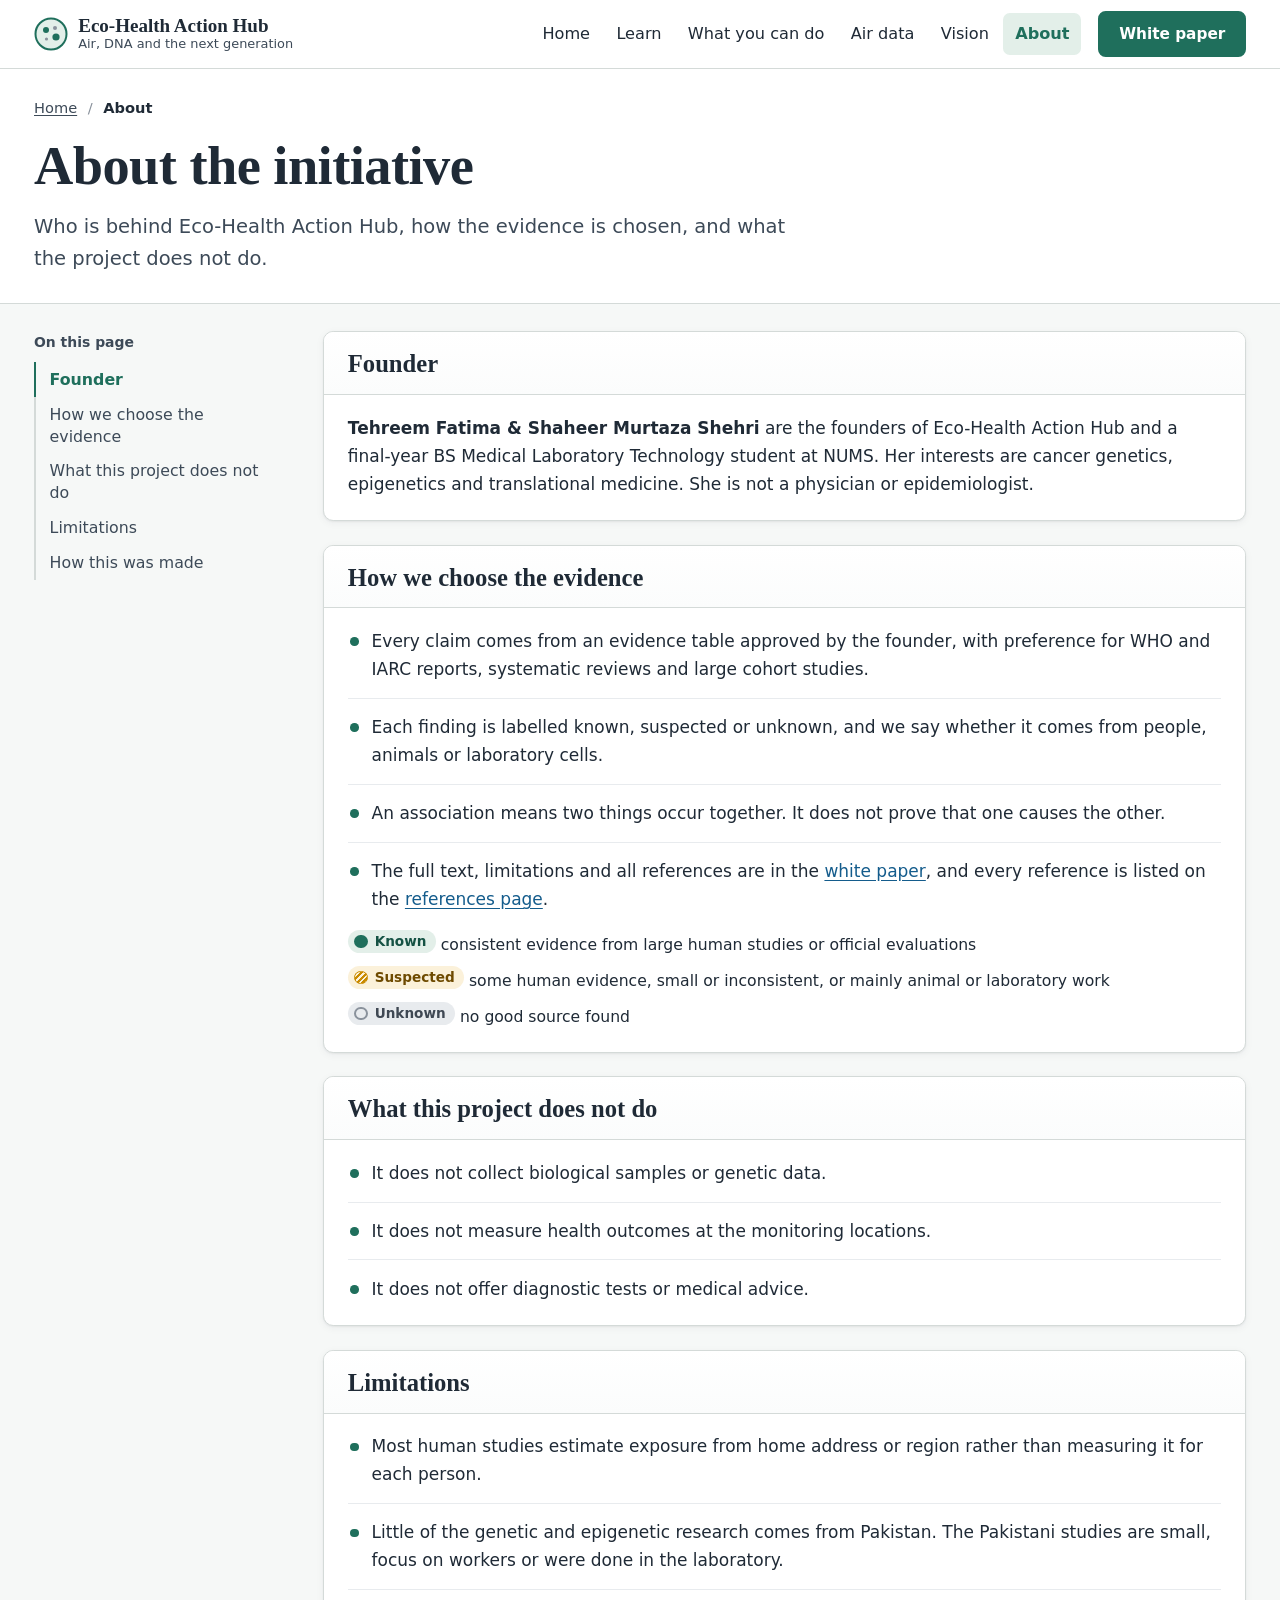
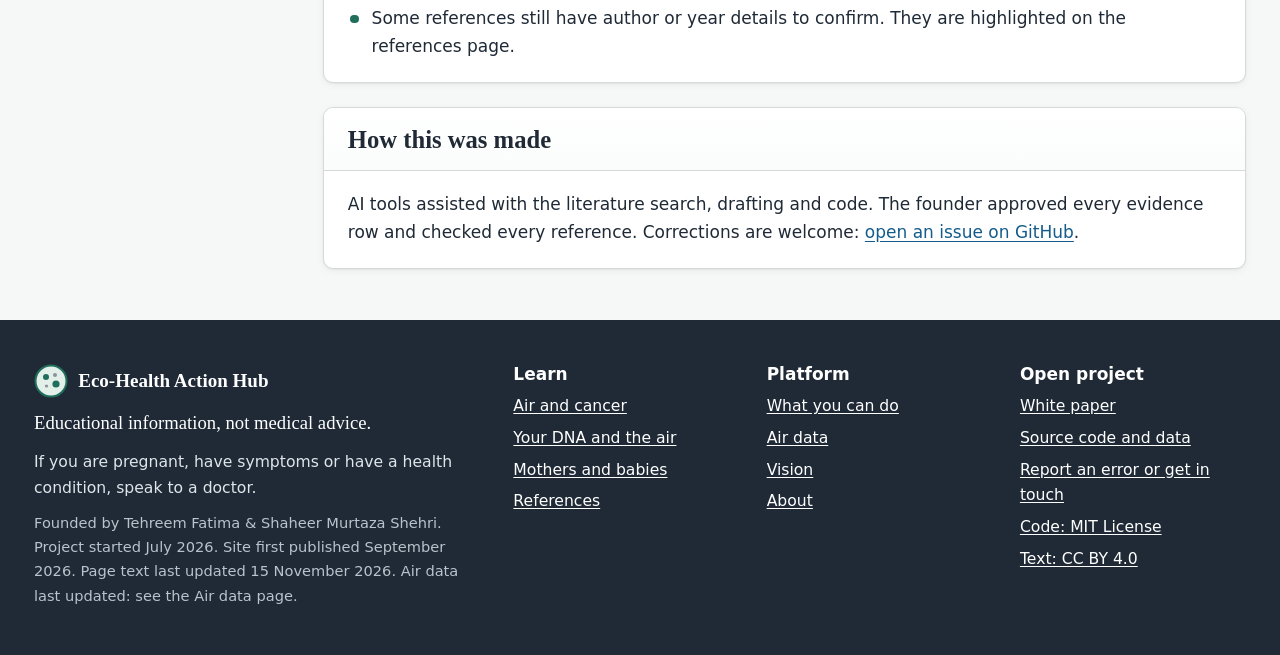
==== commit 27dcab07: "Revise founder details and evidence selection process Updated founder information and added a co-fou" ====
--- a/about.html
+++ b/about.html
@@ -19,7 +19,7 @@
 <main id="main">
 <div class="page-head"><div class="wrap"><nav class="crumbs" aria-label="Breadcrumb"><a href="index.html">Home</a> <span aria-hidden="true">/</span> <span aria-current="page">About</span></nav><h1>About the initiative</h1><p class="lede">Who is behind Eco-Health Action Hub, how the evidence is chosen, and what the project does not do.</p></div></div><div class="wrap workspace">
 <aside class="rail" aria-label="On this page"><div class="rail-inner"><p class="rail-title">On this page</p><ol class="toc"><li><a href="#founder">Founder</a></li><li><a href="#evidence">How we choose the evidence</a></li><li><a href="#not">What this project does not do</a></li><li><a href="#limits">Limitations</a></li><li><a href="#made">How this was made</a></li></ol></div></aside>
-<div class="content"><section class="panel" id="founder" aria-labelledby="founder-h"><header class="panel-head"><h2 id="founder-h">Founder</h2></header><div class="panel-body"><p><strong>Tehreem Fatima</strong> is the founder of Eco-Health Action Hub and a final-year BS Medical Laboratory Technology student at NUMS. Her interests are cancer genetics, epigenetics and translational medicine. She is not a physician or epidemiologist.</p></div></section><section class="panel" id="evidence" aria-labelledby="evidence-h"><header class="panel-head"><h2 id="evidence-h">How we choose the evidence</h2></header><div class="panel-body"><ul class="steps">
+<div class="content"><section class="panel" id="founder" aria-labelledby="founder-h"><header class="panel-head"><h2 id="founder-h">Founder</h2></header><div class="panel-body"><p><strong>Tehreem Fatima & Shaheer Murtaza Shehri</strong> are the founders of Eco-Health Action Hub and a final-year BS Medical Laboratory Technology student at NUMS. Her interests are cancer genetics, epigenetics and translational medicine. She is not a physician or epidemiologist.</p></div></section><section class="panel" id="evidence" aria-labelledby="evidence-h"><header class="panel-head"><h2 id="evidence-h">How we choose the evidence</h2></header><div class="panel-body"><ul class="steps">
   <li>Every claim comes from an evidence table approved by the founder, with preference for WHO and IARC reports, systematic reviews and large cohort studies.</li>
   <li>Each finding is labelled known, suspected or unknown, and we say whether it comes from people, animals or laboratory cells.</li>
   <li>An association means two things occur together. It does not prove that one causes the other.</li>
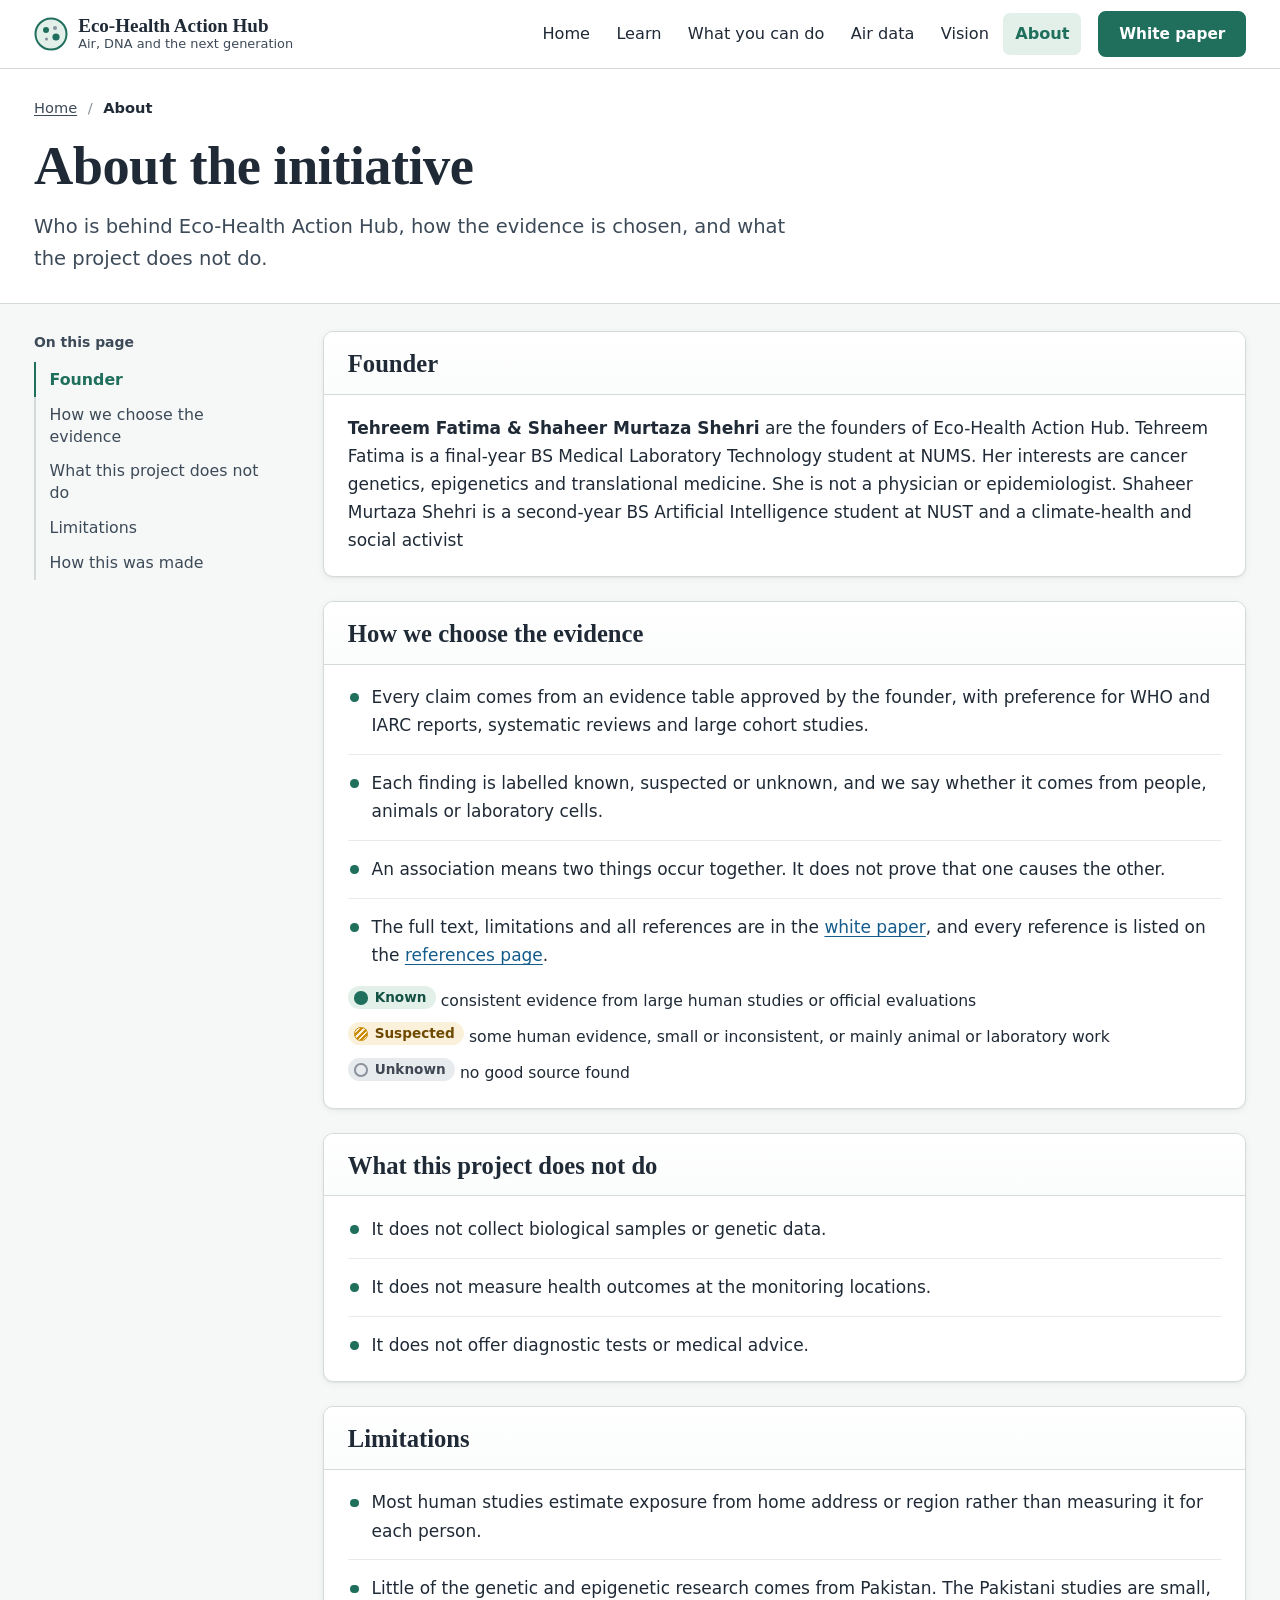
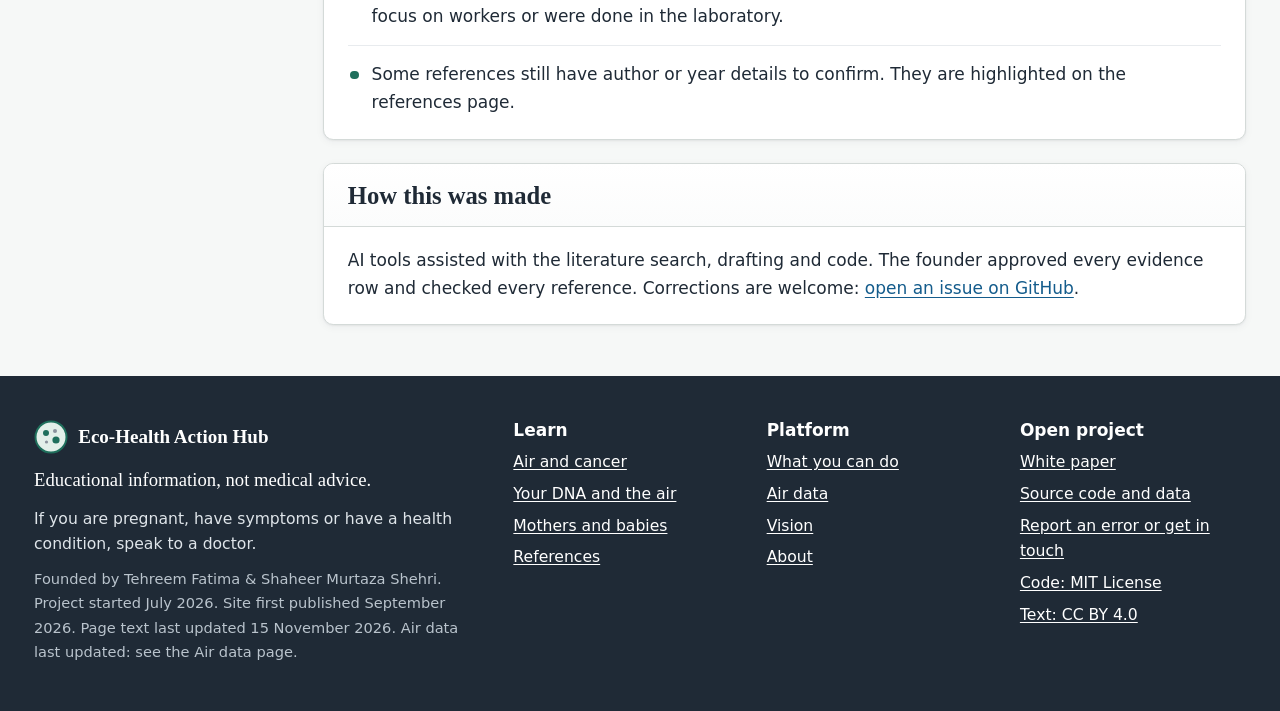
==== commit 599a833d: "Revise founder details and evidence selection criteria Updated founder information and added details" ====
--- a/about.html
+++ b/about.html
@@ -19,7 +19,7 @@
 <main id="main">
 <div class="page-head"><div class="wrap"><nav class="crumbs" aria-label="Breadcrumb"><a href="index.html">Home</a> <span aria-hidden="true">/</span> <span aria-current="page">About</span></nav><h1>About the initiative</h1><p class="lede">Who is behind Eco-Health Action Hub, how the evidence is chosen, and what the project does not do.</p></div></div><div class="wrap workspace">
 <aside class="rail" aria-label="On this page"><div class="rail-inner"><p class="rail-title">On this page</p><ol class="toc"><li><a href="#founder">Founder</a></li><li><a href="#evidence">How we choose the evidence</a></li><li><a href="#not">What this project does not do</a></li><li><a href="#limits">Limitations</a></li><li><a href="#made">How this was made</a></li></ol></div></aside>
-<div class="content"><section class="panel" id="founder" aria-labelledby="founder-h"><header class="panel-head"><h2 id="founder-h">Founder</h2></header><div class="panel-body"><p><strong>Tehreem Fatima & Shaheer Murtaza Shehri</strong> are the founders of Eco-Health Action Hub and a final-year BS Medical Laboratory Technology student at NUMS. Her interests are cancer genetics, epigenetics and translational medicine. She is not a physician or epidemiologist.</p></div></section><section class="panel" id="evidence" aria-labelledby="evidence-h"><header class="panel-head"><h2 id="evidence-h">How we choose the evidence</h2></header><div class="panel-body"><ul class="steps">
+<div class="content"><section class="panel" id="founder" aria-labelledby="founder-h"><header class="panel-head"><h2 id="founder-h">Founder</h2></header><div class="panel-body"><p><strong>Tehreem Fatima & Shaheer Murtaza Shehri</strong> are the founders of Eco-Health Action Hub. Tehreem Fatima is a final-year BS Medical Laboratory Technology student at NUMS. Her interests are cancer genetics, epigenetics and translational medicine. She is not a physician or epidemiologist. Shaheer Murtaza Shehri is a second-year BS Artificial Intelligence student at NUST and a climate-health and social activist</p></div></section><section class="panel" id="evidence" aria-labelledby="evidence-h"><header class="panel-head"><h2 id="evidence-h">How we choose the evidence</h2></header><div class="panel-body"><ul class="steps">
   <li>Every claim comes from an evidence table approved by the founder, with preference for WHO and IARC reports, systematic reviews and large cohort studies.</li>
   <li>Each finding is labelled known, suspected or unknown, and we say whether it comes from people, animals or laboratory cells.</li>
   <li>An association means two things occur together. It does not prove that one causes the other.</li>
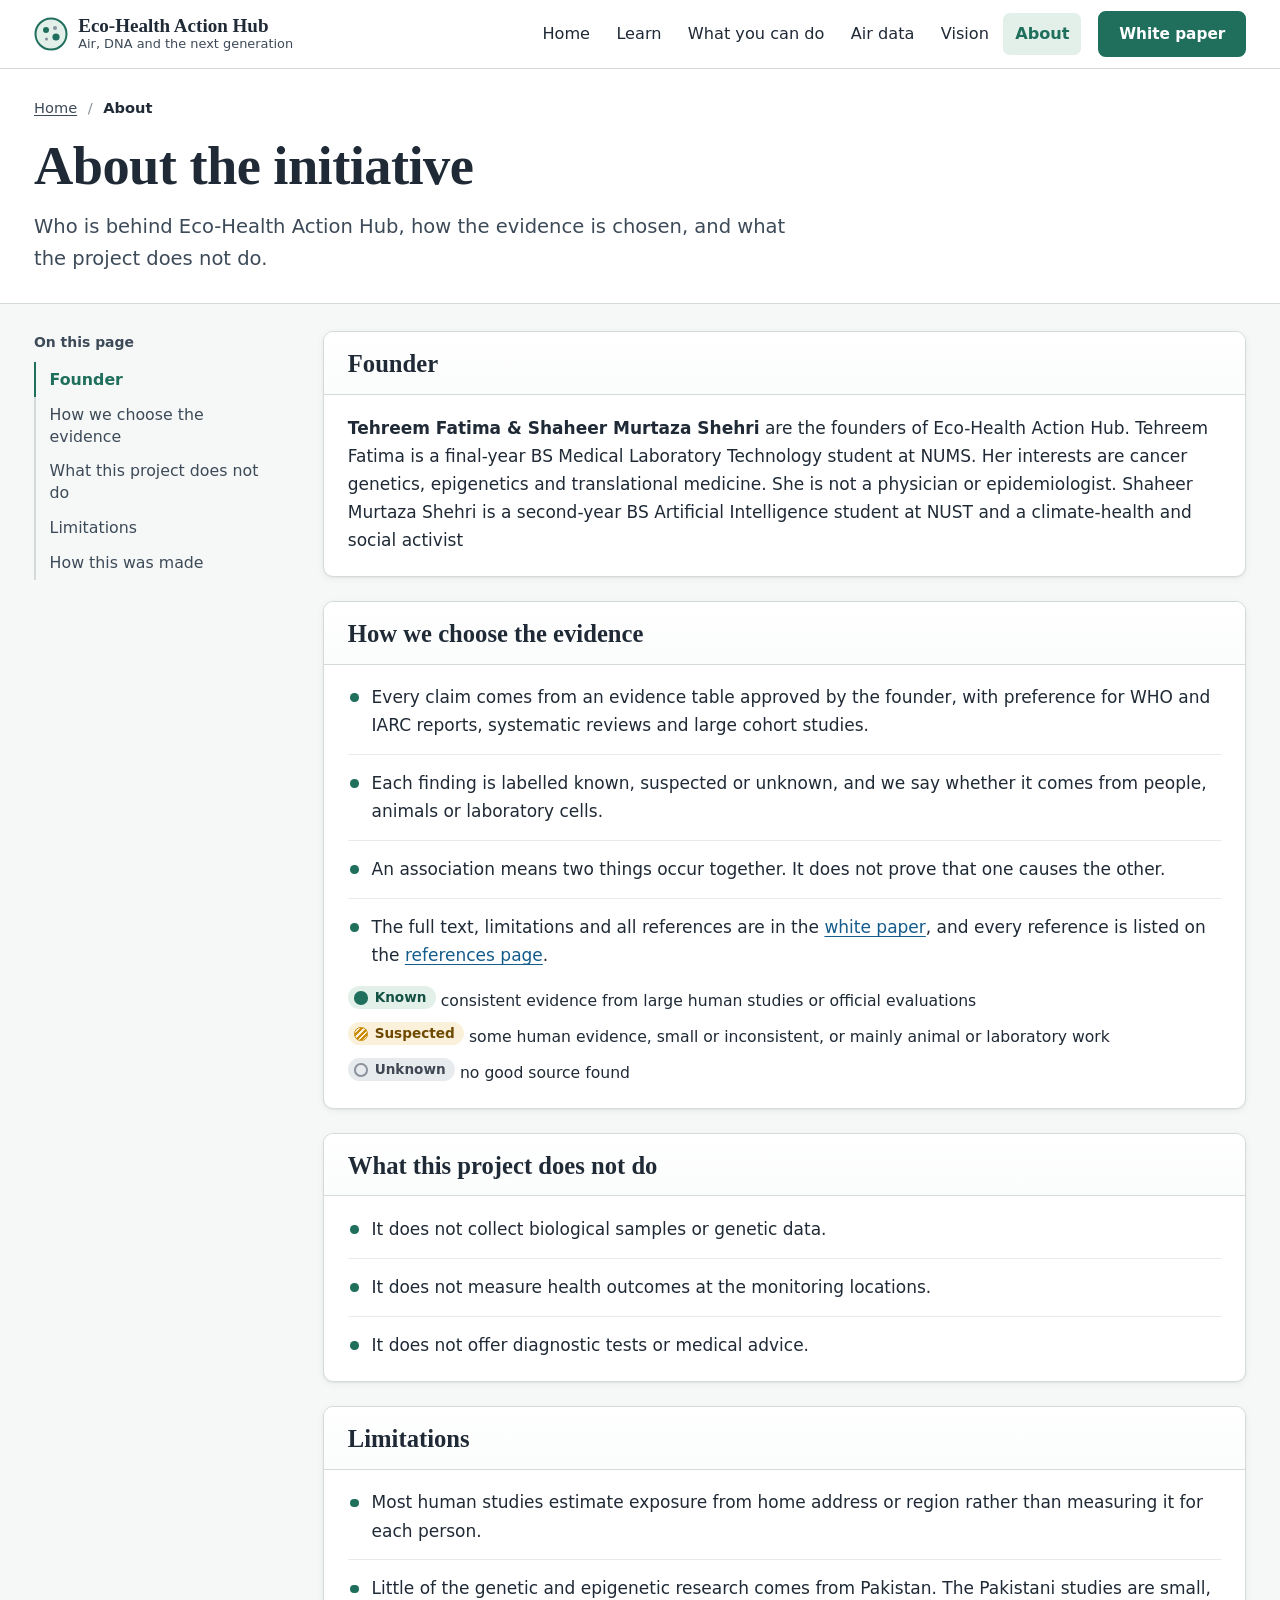
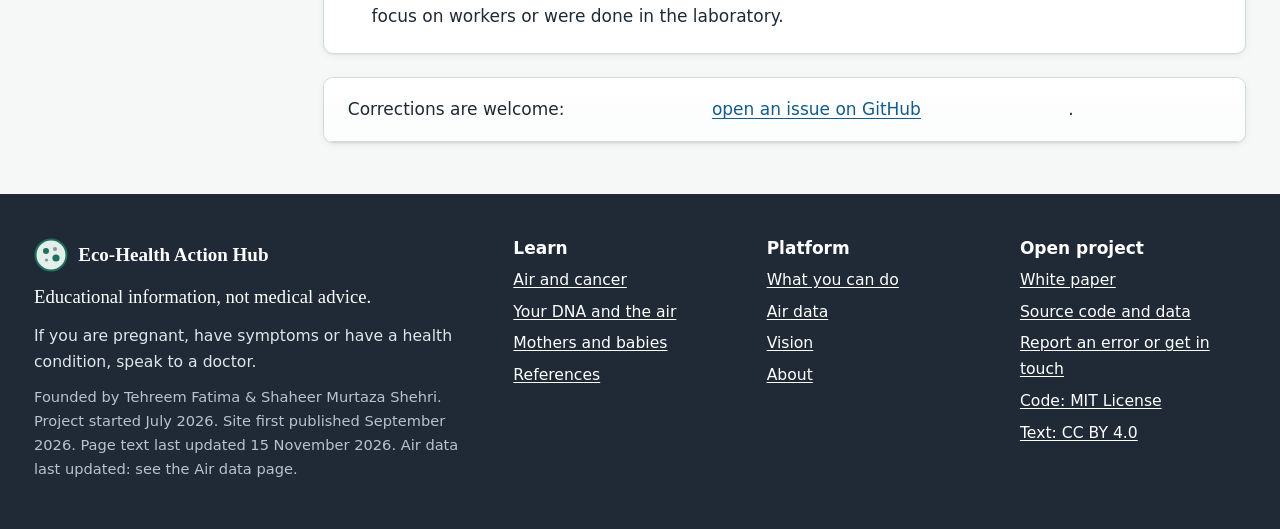
==== commit f5dbf4cd: "Refactor limitations section and correction note Removed redundant list item and updated correction " ====
--- a/about.html
+++ b/about.html
@@ -29,8 +29,7 @@
   <li>It does not measure health outcomes at the monitoring locations.</li>
   <li>It does not offer diagnostic tests or medical advice.</li></ul></div></section><section class="panel" id="limits" aria-labelledby="limits-h"><header class="panel-head"><h2 id="limits-h">Limitations</h2></header><div class="panel-body"><ul class="steps">
   <li>Most human studies estimate exposure from home address or region rather than measuring it for each person.</li>
-  <li>Little of the genetic and epigenetic research comes from Pakistan. The Pakistani studies are small, focus on workers or were done in the laboratory.</li>
-  <li>Some references still have author or year details to confirm. They are highlighted on the references page.</li></ul></div></section><section class="panel" id="made" aria-labelledby="made-h"><header class="panel-head"><h2 id="made-h">How this was made</h2></header><div class="panel-body"><p>AI tools assisted with the literature search, drafting and code. The founder approved every evidence row and checked every reference. Corrections are welcome: <a href="https://github.com/ftehreem306-ctrl/eco-health-data/issues">open an issue on GitHub</a>.</p></div></section></div>
+  <li>Little of the genetic and epigenetic research comes from Pakistan. The Pakistani studies are small, focus on workers or were done in the laboratory.</li></ul></div></section><section class="panel" id="made" aria-labelledby="made-h"><header class="panel-head"> Corrections are welcome: <a href="https://github.com/ftehreem306-ctrl/eco-health-data/issues">open an issue on GitHub</a>.</p></div></section></div>
 </div>
 </main>
 <footer class="site-foot"><div class="wrap cols">
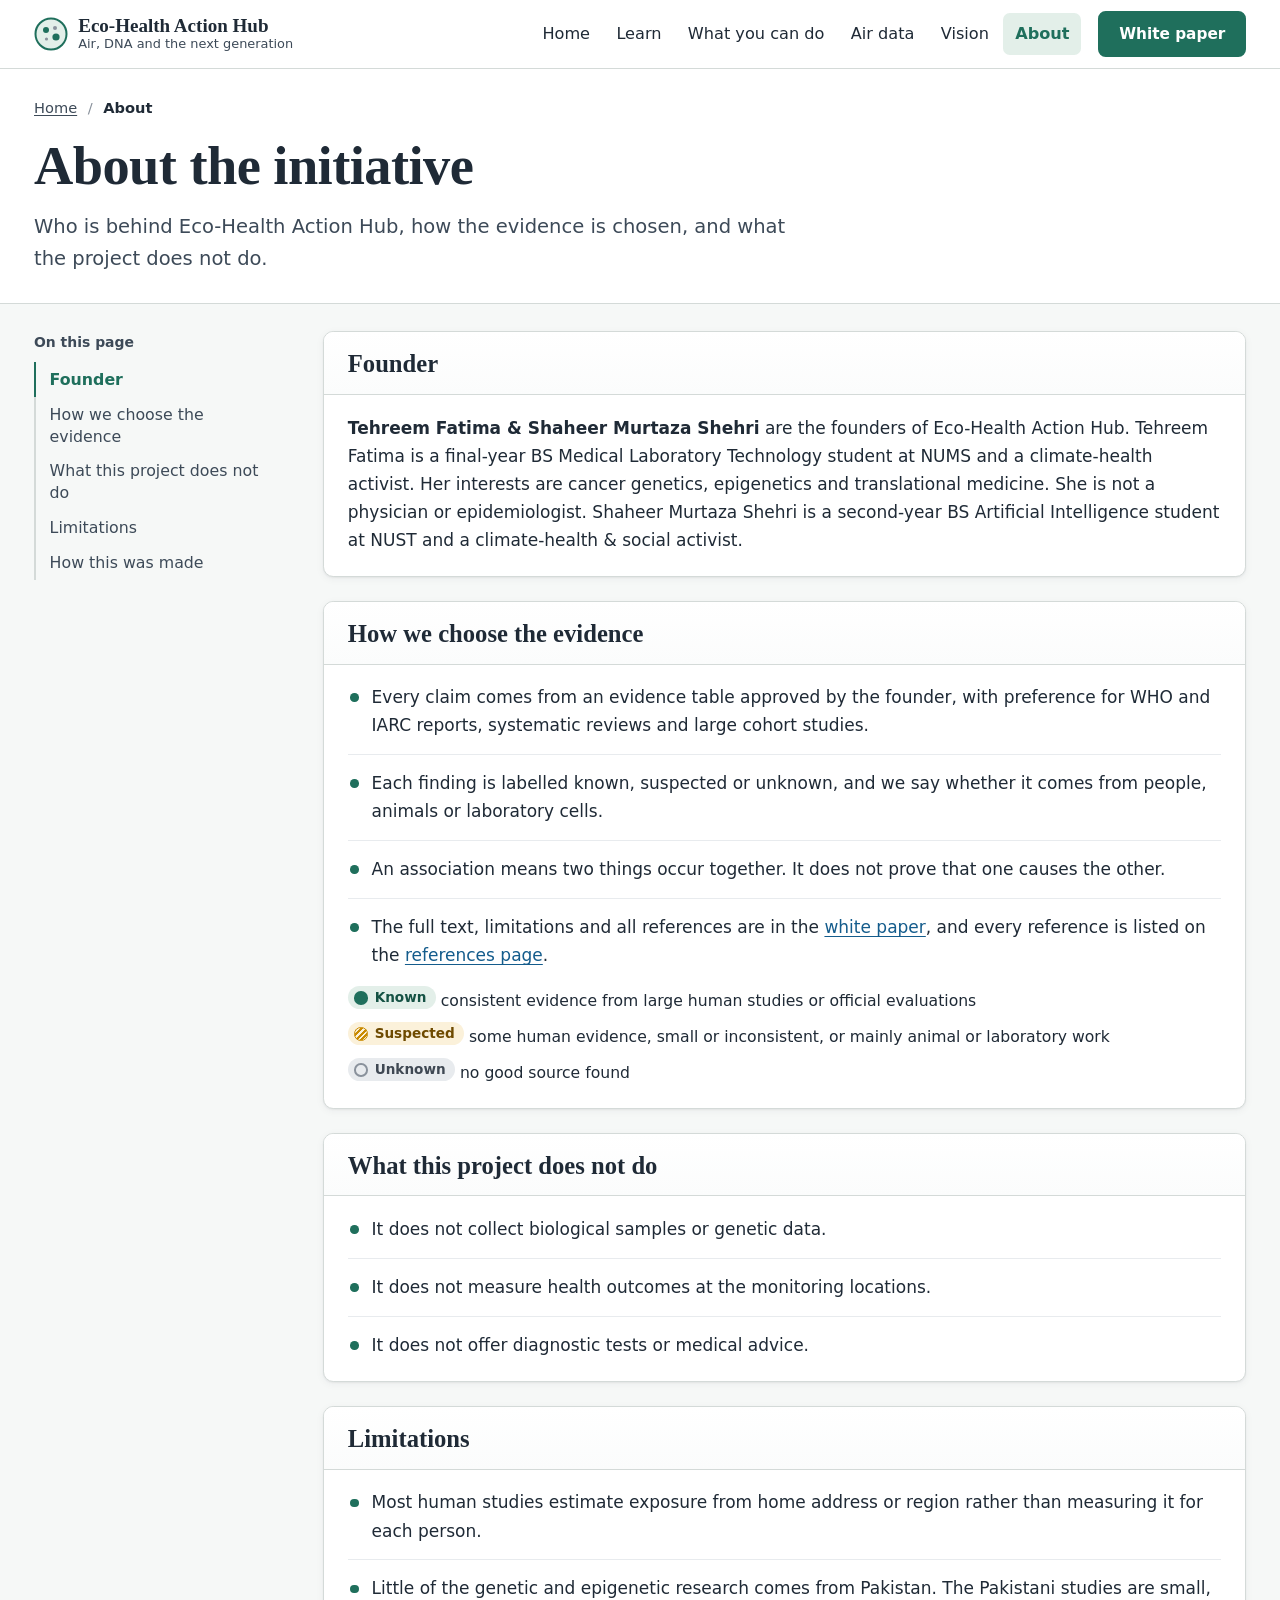
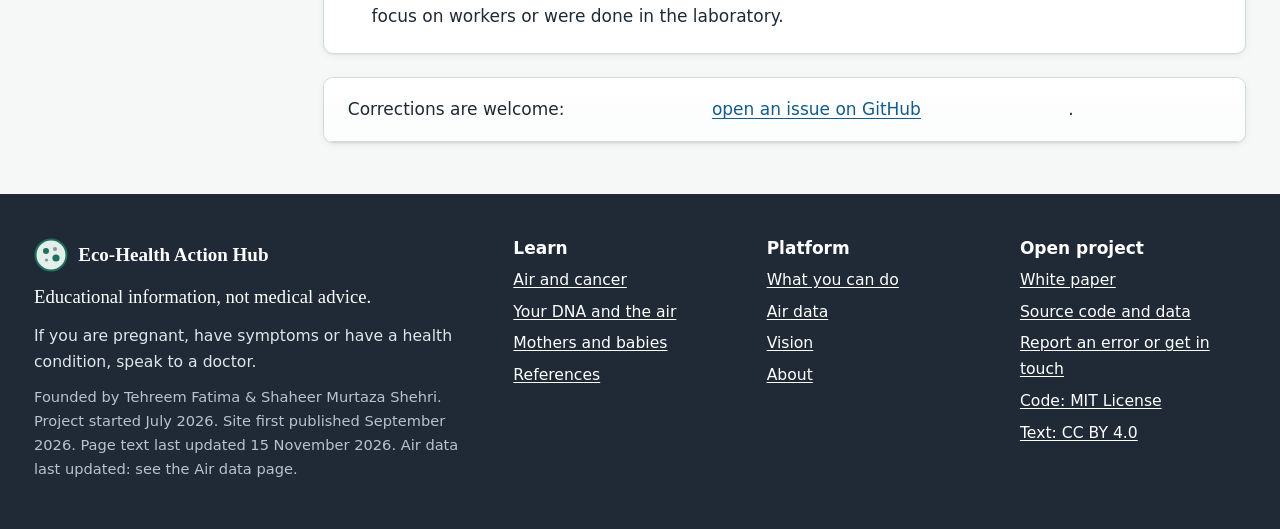
==== commit 2ef14afd: "Revise founder section and evidence selection criteria Updated founder information and added climate" ====
--- a/about.html
+++ b/about.html
@@ -19,7 +19,7 @@
 <main id="main">
 <div class="page-head"><div class="wrap"><nav class="crumbs" aria-label="Breadcrumb"><a href="index.html">Home</a> <span aria-hidden="true">/</span> <span aria-current="page">About</span></nav><h1>About the initiative</h1><p class="lede">Who is behind Eco-Health Action Hub, how the evidence is chosen, and what the project does not do.</p></div></div><div class="wrap workspace">
 <aside class="rail" aria-label="On this page"><div class="rail-inner"><p class="rail-title">On this page</p><ol class="toc"><li><a href="#founder">Founder</a></li><li><a href="#evidence">How we choose the evidence</a></li><li><a href="#not">What this project does not do</a></li><li><a href="#limits">Limitations</a></li><li><a href="#made">How this was made</a></li></ol></div></aside>
-<div class="content"><section class="panel" id="founder" aria-labelledby="founder-h"><header class="panel-head"><h2 id="founder-h">Founder</h2></header><div class="panel-body"><p><strong>Tehreem Fatima & Shaheer Murtaza Shehri</strong> are the founders of Eco-Health Action Hub. Tehreem Fatima is a final-year BS Medical Laboratory Technology student at NUMS. Her interests are cancer genetics, epigenetics and translational medicine. She is not a physician or epidemiologist. Shaheer Murtaza Shehri is a second-year BS Artificial Intelligence student at NUST and a climate-health and social activist</p></div></section><section class="panel" id="evidence" aria-labelledby="evidence-h"><header class="panel-head"><h2 id="evidence-h">How we choose the evidence</h2></header><div class="panel-body"><ul class="steps">
+<div class="content"><section class="panel" id="founder" aria-labelledby="founder-h"><header class="panel-head"><h2 id="founder-h">Founder</h2></header><div class="panel-body"><p><strong>Tehreem Fatima & Shaheer Murtaza Shehri</strong> are the founders of Eco-Health Action Hub. Tehreem Fatima is a final-year BS Medical Laboratory Technology student at NUMS and a climate-health activist. Her interests are cancer genetics, epigenetics and translational medicine. She is not a physician or epidemiologist. Shaheer Murtaza Shehri is a second-year BS Artificial Intelligence student at NUST and a climate-health & social activist.</p></div></section><section class="panel" id="evidence" aria-labelledby="evidence-h"><header class="panel-head"><h2 id="evidence-h">How we choose the evidence</h2></header><div class="panel-body"><ul class="steps">
   <li>Every claim comes from an evidence table approved by the founder, with preference for WHO and IARC reports, systematic reviews and large cohort studies.</li>
   <li>Each finding is labelled known, suspected or unknown, and we say whether it comes from people, animals or laboratory cells.</li>
   <li>An association means two things occur together. It does not prove that one causes the other.</li>
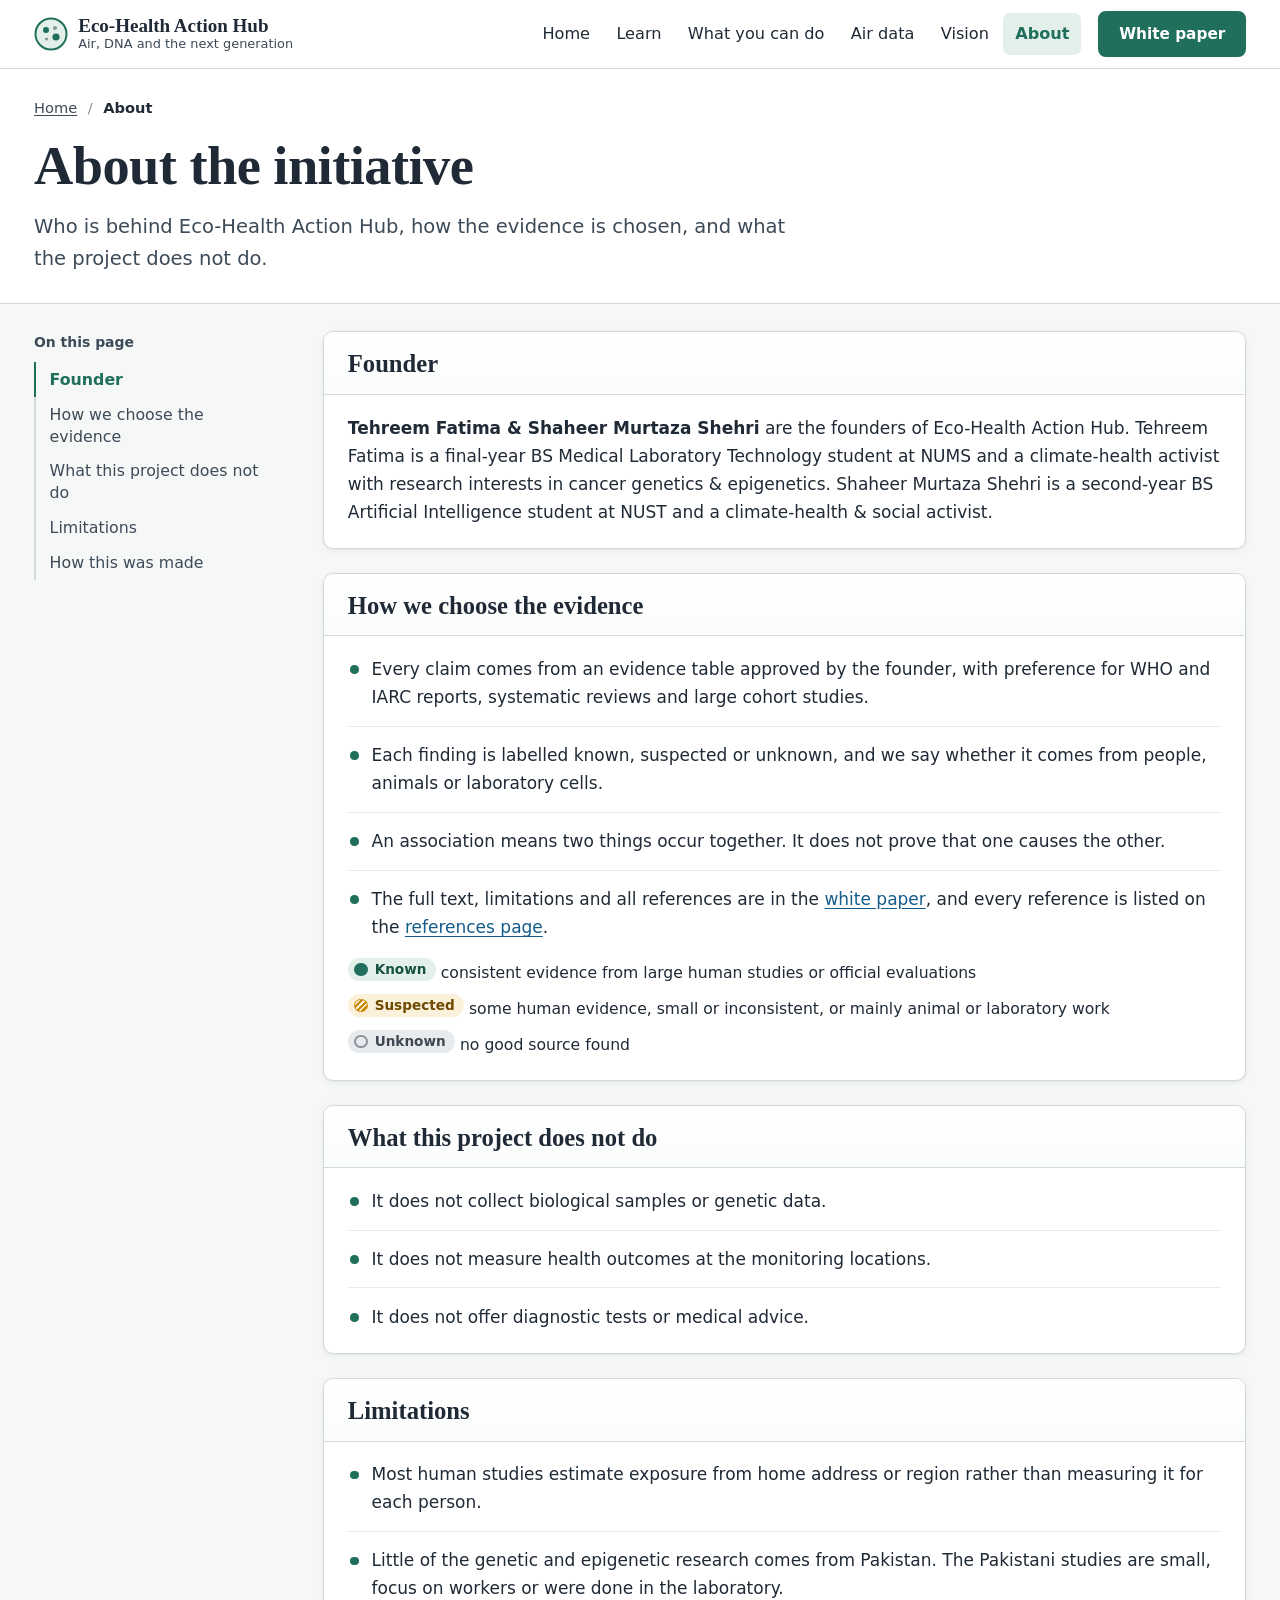
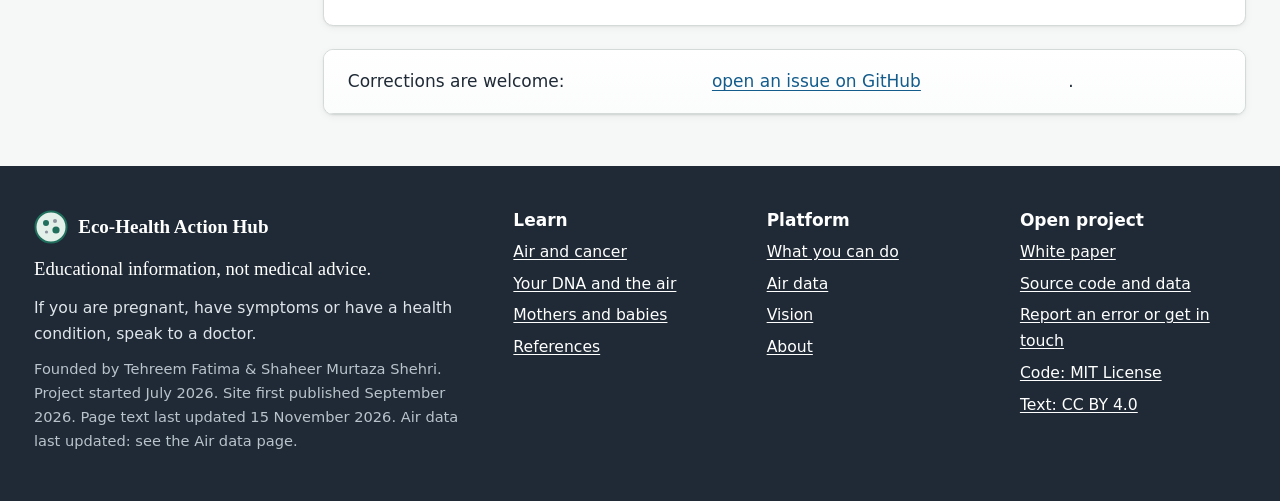
==== commit c653fca6: "Revise founder bios and evidence selection process Updated founder information and evidence selectio" ====
--- a/about.html
+++ b/about.html
@@ -19,7 +19,7 @@
 <main id="main">
 <div class="page-head"><div class="wrap"><nav class="crumbs" aria-label="Breadcrumb"><a href="index.html">Home</a> <span aria-hidden="true">/</span> <span aria-current="page">About</span></nav><h1>About the initiative</h1><p class="lede">Who is behind Eco-Health Action Hub, how the evidence is chosen, and what the project does not do.</p></div></div><div class="wrap workspace">
 <aside class="rail" aria-label="On this page"><div class="rail-inner"><p class="rail-title">On this page</p><ol class="toc"><li><a href="#founder">Founder</a></li><li><a href="#evidence">How we choose the evidence</a></li><li><a href="#not">What this project does not do</a></li><li><a href="#limits">Limitations</a></li><li><a href="#made">How this was made</a></li></ol></div></aside>
-<div class="content"><section class="panel" id="founder" aria-labelledby="founder-h"><header class="panel-head"><h2 id="founder-h">Founder</h2></header><div class="panel-body"><p><strong>Tehreem Fatima & Shaheer Murtaza Shehri</strong> are the founders of Eco-Health Action Hub. Tehreem Fatima is a final-year BS Medical Laboratory Technology student at NUMS and a climate-health activist. Her interests are cancer genetics, epigenetics and translational medicine. She is not a physician or epidemiologist. Shaheer Murtaza Shehri is a second-year BS Artificial Intelligence student at NUST and a climate-health & social activist.</p></div></section><section class="panel" id="evidence" aria-labelledby="evidence-h"><header class="panel-head"><h2 id="evidence-h">How we choose the evidence</h2></header><div class="panel-body"><ul class="steps">
+<div class="content"><section class="panel" id="founder" aria-labelledby="founder-h"><header class="panel-head"><h2 id="founder-h">Founder</h2></header><div class="panel-body"><p><strong>Tehreem Fatima & Shaheer Murtaza Shehri</strong> are the founders of Eco-Health Action Hub. Tehreem Fatima is a final-year BS Medical Laboratory Technology student at NUMS and a climate-health activist with research interests in cancer genetics & epigenetics. Shaheer Murtaza Shehri is a second-year BS Artificial Intelligence student at NUST and a climate-health & social activist.</p></div></section><section class="panel" id="evidence" aria-labelledby="evidence-h"><header class="panel-head"><h2 id="evidence-h">How we choose the evidence</h2></header><div class="panel-body"><ul class="steps">
   <li>Every claim comes from an evidence table approved by the founder, with preference for WHO and IARC reports, systematic reviews and large cohort studies.</li>
   <li>Each finding is labelled known, suspected or unknown, and we say whether it comes from people, animals or laboratory cells.</li>
   <li>An association means two things occur together. It does not prove that one causes the other.</li>
